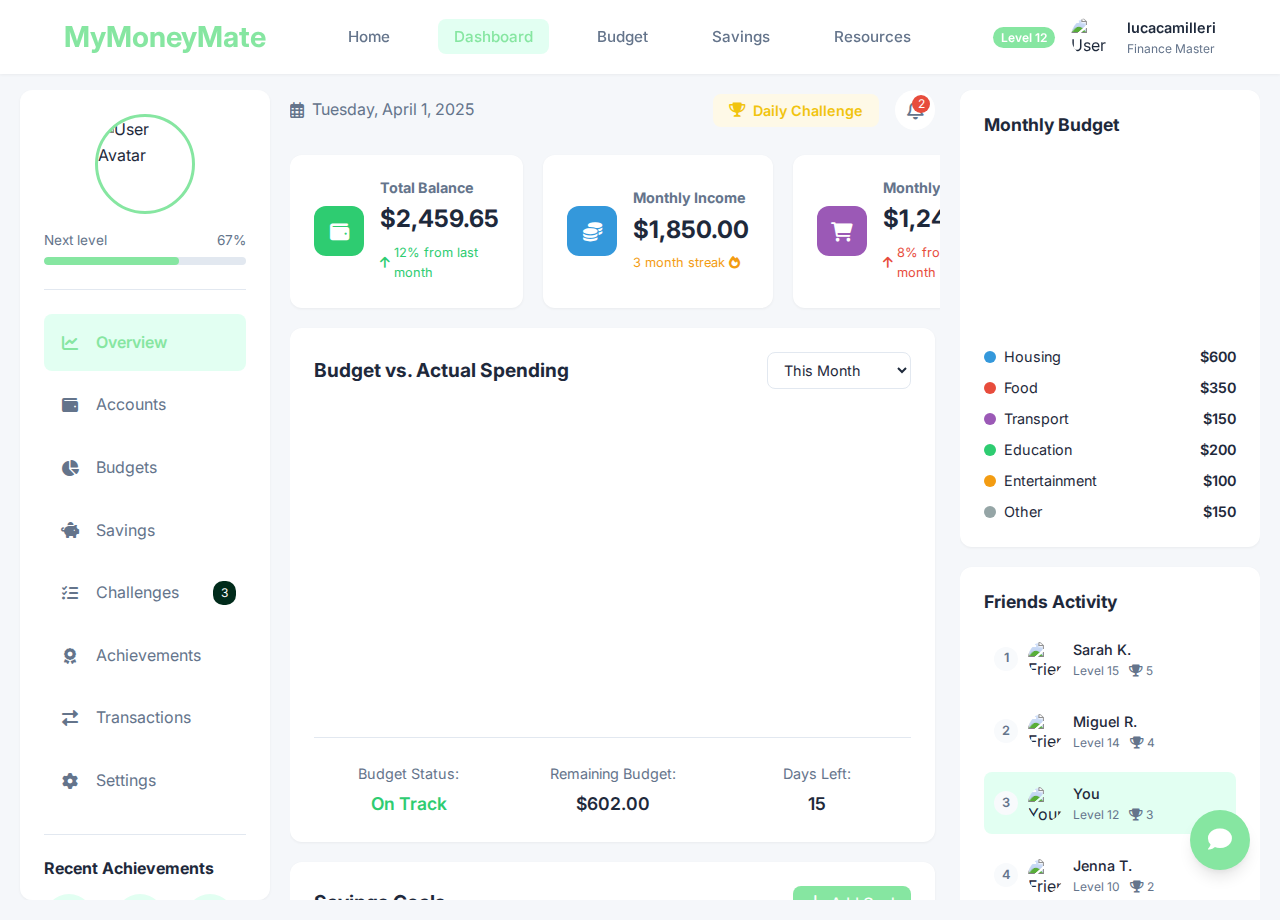
==== dashboard.html @ 09a6dcc0 "revamped the whole site  and added a dashboard thanks to claude v3.7" ====
<!DOCTYPE html>
<html lang="en">
  <head>
    <meta charset="UTF-8" />
    <meta name="viewport" content="width=device-width, initial-scale=1.0" />
    <title>MyMoneyMate Dashboard</title>
    <link rel="stylesheet" href="styles.css" />
    <link rel="stylesheet" href="dashboard.css" />
    <link
      rel="stylesheet"
      href="https://cdnjs.cloudflare.com/ajax/libs/font-awesome/6.0.0-beta3/css/all.min.css"
    />
    <link
      href="https://fonts.googleapis.com/css2?family=Inter:wght@300;400;500;600;700&display=swap"
      rel="stylesheet"
    />
    <script src="https://cdn.jsdelivr.net/npm/chart.js"></script>
  </head>
  <body class="dashboard-body">
    <!-- Navigation -->
    <nav>
      <div class="nav-container">
        <div class="logo">
          <h1>MyMoneyMate</h1>
        </div>
        <div class="menu-toggle" id="mobile-menu">
          <span class="bar"></span>
          <span class="bar"></span>
          <span class="bar"></span>
        </div>
        <ul class="nav-menu">
          <li><a href="index.html">Home</a></li>
          <li><a href="#" class="active">Dashboard</a></li>
          <li><a href="#">Budget</a></li>
          <li><a href="#">Savings</a></li>
          <li><a href="#">Resources</a></li>
        </ul>
        <div class="user-profile">
          <div class="user-level">
            <span class="level-badge">Level 12</span>
          </div>
          <div class="user-avatar">
            <img
              src="https://images.unsplash.com/photo-1535713875002-d1d0cf377fde?ixlib=rb-4.0.3&ixid=M3wxMjA3fDB8MHxwaG90by1wYWdlfHx8fGVufDB8fHx8fA%3D%3D&auto=format&fit=crop&w=100&q=80"
              alt="User Avatar"
            />
          </div>
          <div class="user-info">
            <span class="user-name">Bob Williams</span>
            <span class="user-title">Finance Master</span>
          </div>
        </div>
      </div>
    </nav>

    <!-- Dashboard Container -->
    <div class="dashboard-container">
      <!-- Sidebar -->
      <aside class="dashboard-sidebar">
        <div class="user-progress">
          <div class="user-avatar-large">
            <img
              src="https://images.unsplash.com/photo-1535713875002-d1d0cf377fde?ixlib=rb-4.0.3&ixid=M3wxMjA3fDB8MHxwaG90by1wYWdlfHx8fGVufDB8fHx8fA%3D%3D&auto=format&fit=crop&w=200&q=80"
              alt="User Avatar"
            />
          </div>
          <div class="progress-container">
            <div class="progress-info">
              <span>Next level</span>
              <span>67%</span>
            </div>
            <div class="progress-bar">
              <div class="progress" style="width: 67%"></div>
            </div>
          </div>
        </div>

        <div class="sidebar-menu">
          <a href="#" class="sidebar-item active">
            <i class="fas fa-chart-line"></i>
            <span>Overview</span>
          </a>
          <a href="#" class="sidebar-item">
            <i class="fas fa-wallet"></i>
            <span>Accounts</span>
          </a>
          <a href="#" class="sidebar-item">
            <i class="fas fa-chart-pie"></i>
            <span>Budgets</span>
          </a>
          <a href="#" class="sidebar-item">
            <i class="fas fa-piggy-bank"></i>
            <span>Savings</span>
          </a>
          <a href="#" class="sidebar-item">
            <i class="fas fa-tasks"></i>
            <span>Challenges</span>
            <span class="badge">3</span>
          </a>
          <a href="#" class="sidebar-item">
            <i class="fas fa-award"></i>
            <span>Achievements</span>
          </a>
          <a href="#" class="sidebar-item">
            <i class="fas fa-exchange-alt"></i>
            <span>Transactions</span>
          </a>
          <a href="#" class="sidebar-item">
            <i class="fas fa-cog"></i>
            <span>Settings</span>
          </a>
        </div>

        <div class="achievement-showcase">
          <h3>Recent Achievements</h3>
          <div class="achievements-grid">
            <div
              class="achievement-badge unlocked"
              title="Budget Master: Created your first budget"
            >
              <i class="fas fa-chart-pie"></i>
            </div>
            <div
              class="achievement-badge unlocked"
              title="Saving Star: Reached first savings goal"
            >
              <i class="fas fa-star"></i>
            </div>
            <div
              class="achievement-badge unlocked"
              title="Streak Keeper: 7-day login streak"
            >
              <i class="fas fa-fire"></i>
            </div>
            <div
              class="achievement-badge"
              title="Money Guru: Complete all financial lessons"
            >
              <i class="fas fa-graduation-cap"></i>
            </div>
            <div
              class="achievement-badge"
              title="Thrifty Spender: Stay under budget for 3 months"
            >
              <i class="fas fa-hand-holding-usd"></i>
            </div>
            <div
              class="achievement-badge"
              title="Financial Wizard: Maintain emergency fund"
            >
              <i class="fas fa-magic"></i>
            </div>
          </div>
        </div>
      </aside>

      <!-- Main Dashboard Content -->
      <main class="dashboard-main">
        <!-- Date and User Info Bar -->
        <div class="dashboard-header">
          <div class="date-display">
            <i class="far fa-calendar-alt"></i>
            <span id="currentDate">Tuesday, April 1, 2025</span>
            <script>
              // Display the current date
              document.addEventListener('DOMContentLoaded', function() {
                const dateElement = document.getElementById('currentDate');
                const options = { weekday: 'long', year: 'numeric', month: 'long', day: 'numeric' };
                dateElement.textContent = new Date().toLocaleDateString(undefined, options);
              });
            </script>
          </div>
          <div class="header-actions">
            <button class="challenge-btn">
              <i class="fas fa-trophy"></i>
              Daily Challenge
            </button>
            <div class="notification-bell">
              <i class="far fa-bell"></i>
              <span class="notification-badge">2</span>
            </div>
          </div>
        </div>

        <!-- Financial Summary -->
        <div class="financial-summary">
          <div class="summary-card">
            <div class="card-icon green">
              <i class="fas fa-wallet"></i>
            </div>
            <div class="card-info">
              <h3>Total Balance</h3>
              <p class="amount">$2,459.65</p>
              <span class="trend positive"
                ><i class="fas fa-arrow-up"></i> 12% from last month</span
              >
            </div>
          </div>

          <div class="summary-card">
            <div class="card-icon blue">
              <i class="fas fa-coins"></i>
            </div>
            <div class="card-info">
              <h3>Monthly Income</h3>
              <p class="amount">$1,850.00</p>
              <span class="streak"
                >3 month streak <i class="fas fa-fire"></i
              ></span>
            </div>
          </div>

          <div class="summary-card">
            <div class="card-icon purple">
              <i class="fas fa-shopping-cart"></i>
            </div>
            <div class="card-info">
              <h3>Monthly Spending</h3>
              <p class="amount">$1,248.32</p>
              <span class="trend negative"
                ><i class="fas fa-arrow-up"></i> 8% from last month</span
              >
            </div>
          </div>
        </div>

        <!-- Budget vs Actual Chart -->
        <div class="dashboard-section">
          <div class="section-header">
            <h2>Budget vs. Actual Spending</h2>
            <div class="section-actions">
              <select id="budgetPeriod">
                <option value="this-month">This Month</option>
                <option value="last-month">Last Month</option>
                <option value="3-months">Last 3 Months</option>
              </select>
            </div>
          </div>

          <div class="chart-container budget-chart">
            <canvas id="budgetChart"></canvas>
          </div>

          <div class="budget-status">
            <div class="status-item">
              <span class="status-label">Budget Status:</span>
              <span class="status-value positive">On Track</span>
            </div>
            <div class="status-item">
              <span class="status-label">Remaining Budget:</span>
              <span class="status-value">$602.00</span>
            </div>
            <div class="status-item">
              <span class="status-label">Days Left:</span>
              <span class="status-value">15</span>
            </div>
          </div>
        </div>

        <!-- Savings Goals -->
        <div class="dashboard-section">
          <div class="section-header">
            <h2>Savings Goals</h2>
            <div class="section-actions">
              <button class="add-goal-btn">
                <i class="fas fa-plus"></i> Add Goal
              </button>
            </div>
          </div>

          <div class="savings-goals">
            <div class="goal-card">
              <div class="goal-icon">
                <i class="fas fa-plane"></i>
              </div>
              <div class="goal-info">
                <h3>Summer Trip</h3>
                <div class="goal-progress-bar">
                  <div class="goal-progress" style="width: 75%"></div>
                </div>
                <div class="goal-stats">
                  <span>$1,500 / $2,000</span>
                  <span>75%</span>
                </div>
                <p class="goal-date">Target: June 15, 2025</p>
              </div>
              <div class="goal-actions">
                <button class="add-funds-btn">Add Funds</button>
              </div>
            </div>

            <div class="goal-card">
              <div class="goal-icon">
                <i class="fas fa-laptop"></i>
              </div>
              <div class="goal-info">
                <h3>New Laptop</h3>
                <div class="goal-progress-bar">
                  <div class="goal-progress" style="width: 45%"></div>
                </div>
                <div class="goal-stats">
                  <span>$540 / $1,200</span>
                  <span>45%</span>
                </div>
                <p class="goal-date">Target: August 30, 2025</p>
              </div>
              <div class="goal-actions">
                <button class="add-funds-btn">Add Funds</button>
              </div>
            </div>

            <div class="goal-card">
              <div class="goal-icon">
                <i class="fas fa-university"></i>
              </div>
              <div class="goal-info">
                <h3>Emergency Fund</h3>
                <div class="goal-progress-bar">
                  <div class="goal-progress" style="width: 25%"></div>
                </div>
                <div class="goal-stats">
                  <span>$625 / $2,500</span>
                  <span>25%</span>
                </div>
                <p class="goal-date">Target: December 31, 2025</p>
              </div>
              <div class="goal-actions">
                <button class="add-funds-btn">Add Funds</button>
              </div>
            </div>
          </div>
        </div>

        <!-- Recent Transactions -->
        <div class="dashboard-section">
          <div class="section-header">
            <h2>Recent Transactions</h2>
            <div class="section-actions">
              <button class="transaction-filter-btn">
                <i class="fas fa-filter"></i> Filter
              </button>
              <button class="view-all-btn">View All</button>
            </div>
          </div>

          <div class="transactions-list">
            <div class="transaction-item">
              <div class="transaction-icon food">
                <i class="fas fa-utensils"></i>
              </div>
              <div class="transaction-details">
                <div class="transaction-info">
                  <h4>Campus Café</h4>
                  <span class="transaction-category">Food & Drink</span>
                </div>
                <div class="transaction-amount negative">-$12.50</div>
              </div>
              <div class="transaction-date">Today, 11:23 AM</div>
            </div>

            <div class="transaction-item">
              <div class="transaction-icon transport">
                <i class="fas fa-bus"></i>
              </div>
              <div class="transaction-details">
                <div class="transaction-info">
                  <h4>Monthly Transit Pass</h4>
                  <span class="transaction-category">Transport</span>
                </div>
                <div class="transaction-amount negative">-$65.00</div>
              </div>
              <div class="transaction-date">Yesterday, 09:15 AM</div>
            </div>

            <div class="transaction-item">
              <div class="transaction-icon income">
                <i class="fas fa-briefcase"></i>
              </div>
              <div class="transaction-details">
                <div class="transaction-info">
                  <h4>Campus Library Job</h4>
                  <span class="transaction-category">Income</span>
                </div>
                <div class="transaction-amount positive">+$230.50</div>
              </div>
              <div class="transaction-date">Mar 30, 2025</div>
            </div>

            <div class="transaction-item">
              <div class="transaction-icon entertainment">
                <i class="fas fa-film"></i>
              </div>
              <div class="transaction-details">
                <div class="transaction-info">
                  <h4>Cinema Tickets</h4>
                  <span class="transaction-category">Entertainment</span>
                </div>
                <div class="transaction-amount negative">-$22.75</div>
              </div>
              <div class="transaction-date">Mar 29, 2025</div>
            </div>

            <div class="transaction-item">
              <div class="transaction-icon shopping">
                <i class="fas fa-shopping-bag"></i>
              </div>
              <div class="transaction-details">
                <div class="transaction-info">
                  <h4>Campus Bookstore</h4>
                  <span class="transaction-category">Shopping</span>
                </div>
                <div class="transaction-amount negative">-$54.99</div>
              </div>
              <div class="transaction-date">Mar 28, 2025</div>
            </div>
          </div>
        </div>

        <!-- Daily Challenges -->
        <div class="dashboard-section">
          <div class="section-header">
            <h2>Financial Challenges</h2>
            <div class="section-actions">
              <span class="streak-counter"
                ><i class="fas fa-fire"></i> 7 Day Streak</span
              >
            </div>
          </div>

          <div class="challenges-container">
            <div class="challenge-card active">
              <div class="challenge-header">
                <span class="challenge-badge">Daily</span>
                <span class="challenge-reward">+25 XP</span>
              </div>
              <h3>No-Spend Tuesday</h3>
              <p>Complete the day without any unnecessary purchases</p>
              <div class="challenge-progress">
                <div class="progress-bar">
                  <div class="progress" style="width: 75%"></div>
                </div>
                <span>18 hours left</span>
              </div>
            </div>

            <div class="challenge-card">
              <div class="challenge-header">
                <span class="challenge-badge">Weekly</span>
                <span class="challenge-reward">+100 XP</span>
              </div>
              <h3>Budget Master</h3>
              <p>Stay under budget in all categories for a week</p>
              <div class="challenge-progress">
                <div class="progress-bar">
                  <div class="progress" style="width: 40%"></div>
                </div>
                <span>4 days left</span>
              </div>
            </div>

            <div class="challenge-card">
              <div class="challenge-header">
                <span class="challenge-badge">Monthly</span>
                <span class="challenge-reward">+500 XP</span>
              </div>
              <h3>Super Saver</h3>
              <p>Save at least 20% of your monthly income</p>
              <div class="challenge-progress">
                <div class="progress-bar">
                  <div class="progress" style="width: 15%"></div>
                </div>
                <span>15% of 20% goal</span>
              </div>
            </div>
          </div>
        </div>
      </main>

      <!-- Right Sidebar -->
      <aside class="dashboard-right-sidebar">
        <!-- Monthly Budget Overview -->
        <div class="sidebar-section">
          <h3>Monthly Budget</h3>
          <div class="budget-overview">
            <div class="budget-chart-container">
              <canvas id="budgetDoughnutChart"></canvas>
            </div>
            <div class="budget-legend">
              <div class="legend-item">
                <span class="color-dot housing"></span>
                <span class="legend-label">Housing</span>
                <span class="legend-value">$600</span>
              </div>
              <div class="legend-item">
                <span class="color-dot food"></span>
                <span class="legend-label">Food</span>
                <span class="legend-value">$350</span>
              </div>
              <div class="legend-item">
                <span class="color-dot transport"></span>
                <span class="legend-label">Transport</span>
                <span class="legend-value">$150</span>
              </div>
              <div class="legend-item">
                <span class="color-dot education"></span>
                <span class="legend-label">Education</span>
                <span class="legend-value">$200</span>
              </div>
              <div class="legend-item">
                <span class="color-dot entertainment"></span>
                <span class="legend-label">Entertainment</span>
                <span class="legend-value">$100</span>
              </div>
              <div class="legend-item">
                <span class="color-dot other"></span>
                <span class="legend-label">Other</span>
                <span class="legend-value">$150</span>
              </div>
            </div>
          </div>
        </div>

        <!-- Friends Activity -->
        <div class="sidebar-section">
          <h3>Friends Activity</h3>
          <div class="friends-leaderboard">
            <div class="friend-item">
              <div class="friend-rank">1</div>
              <div class="friend-avatar">
                <img
                  src="https://images.unsplash.com/photo-1517841905240-472988babdf9?ixlib=rb-4.0.3&ixid=M3wxMjA3fDB8MHxwaG90by1wYWdlfHx8fGVufDB8fHx8fA%3D%3D&auto=format&fit=crop&w=50&q=80"
                  alt="Friend avatar"
                />
              </div>
              <div class="friend-info">
                <span class="friend-name">Sarah K.</span>
                <div class="friend-stats">
                  <span class="friend-level">Level 15</span>
                  <span class="friend-achievement"
                    ><i class="fas fa-trophy"></i> 5</span
                  >
                </div>
              </div>
            </div>
            <div class="friend-item">
              <div class="friend-rank">2</div>
              <div class="friend-avatar">
                <img
                  src="https://images.unsplash.com/photo-1539571696357-5a69c17a67c6?ixlib=rb-4.0.3&ixid=M3wxMjA3fDB8MHxwaG90by1wYWdlfHx8fGVufDB8fHx8fA%3D%3D&auto=format&fit=crop&w=50&q=80"
                  alt="Friend avatar"
                />
              </div>
              <div class="friend-info">
                <span class="friend-name">Miguel R.</span>
                <div class="friend-stats">
                  <span class="friend-level">Level 14</span>
                  <span class="friend-achievement"
                    ><i class="fas fa-trophy"></i> 4</span
                  >
                </div>
              </div>
            </div>
            <div class="friend-item current-user">
              <div class="friend-rank">3</div>
              <div class="friend-avatar">
                <img
                  src="https://images.unsplash.com/photo-1535713875002-d1d0cf377fde?ixlib=rb-4.0.3&ixid=M3wxMjA3fDB8MHxwaG90by1wYWdlfHx8fGVufDB8fHx8fA%3D%3D&auto=format&fit=crop&w=50&q=80"
                  alt="Your avatar"
                />
              </div>
              <div class="friend-info">
                <span class="friend-name">You</span>
                <div class="friend-stats">
                  <span class="friend-level">Level 12</span>
                  <span class="friend-achievement"
                    ><i class="fas fa-trophy"></i> 3</span
                  >
                </div>
              </div>
            </div>
            <div class="friend-item">
              <div class="friend-rank">4</div>
              <div class="friend-avatar">
                <img
                  src="https://images.unsplash.com/photo-1534528741775-53994a69daeb?ixlib=rb-4.0.3&ixid=M3wxMjA3fDB8MHxwaG90by1wYWdlfHx8fGVufDB8fHx8fA%3D%3D&auto=format&fit=crop&w=50&q=80"
                  alt="Friend avatar"
                />
              </div>
              <div class="friend-info">
                <span class="friend-name">Jenna T.</span>
                <div class="friend-stats">
                  <span class="friend-level">Level 10</span>
                  <span class="friend-achievement"
                    ><i class="fas fa-trophy"></i> 2</span
                  >
                </div>
              </div>
            </div>
          </div>
          <button class="add-friend-btn">
            <i class="fas fa-user-plus"></i> Add Friends
          </button>
        </div>

        <!-- Financial Tips -->
        <div class="sidebar-section">
          <h3>Financial Tip of the Day</h3>
          <div class="finance-tip">
            <div class="tip-icon">
              <i class="fas fa-lightbulb"></i>
            </div>
            <p class="tip-text">
              Try the 50/30/20 rule: 50% for necessities, 30% for wants, and 20%
              for savings and debt repayment.
            </p>
            <button class="next-tip-btn">Next Tip</button>
          </div>
        </div>

        <!-- Upcoming Bills -->
        <div class="sidebar-section">
          <h3>Upcoming Bills</h3>
          <div class="upcoming-bills">
            <div class="bill-item">
              <div class="bill-icon">
                <i class="fas fa-home"></i>
              </div>
              <div class="bill-details">
                <span class="bill-name">Rent</span>
                <span class="bill-amount">$600</span>
              </div>
              <span class="bill-date">Due in 5 days</span>
            </div>
            <div class="bill-item">
              <div class="bill-icon">
                <i class="fas fa-wifi"></i>
              </div>
              <div class="bill-details">
                <span class="bill-name">Internet</span>
                <span class="bill-amount">$45</span>
              </div>
              <span class="bill-date">Due in 12 days</span>
            </div>
            <div class="bill-item">
              <div class="bill-icon">
                <i class="fas fa-mobile-alt"></i>
              </div>
              <div class="bill-details">
                <span class="bill-name">Phone</span>
                <span class="bill-amount">$35</span>
              </div>
              <span class="bill-date">Due in 18 days</span>
            </div>
          </div>
        </div>
      </aside>
    </div>

    <!-- Chatbot Floating Action Button -->
    <div class="chat-button" id="chatButton">
      <div class="chat-icon">
        <i class="fas fa-comment"></i>
      </div>
    </div>
    <div class="chat-popup" id="chatPopup">
      <div class="chat-header">
        <h3>FinBot</h3>
        <button id="closeChat"><i class="fas fa-times"></i></button>
      </div>
      <div class="chat-messages" id="chatMessages">
        <div class="bot-message">
          <p>
            Hi there! 👋 I'm FinBot, your personal finance assistant. I see
            you're checking your dashboard. Do you need help with your budget or
            savings goals?
          </p>
        </div>
      </div>
      <div class="chat-input">
        <input
          type="text"
          id="userMessage"
          placeholder="Type your question..."
        />
        <button id="sendMessage"><i class="fas fa-paper-plane"></i></button>
      </div>
    </div>

    <!-- Mobile Dashboard Header - Add this as the first child of .dashboard-main -->
    <div class="mobile-dashboard-header">
      <div class="header-user-info">
        <div class="mobile-avatar">
          <img
            src="https://images.unsplash.com/photo-1535713875002-d1d0cf377fde?ixlib=rb-4.0.3&ixid=M3wxMjA3fDB8MHxwaG90by1wYWdlfHx8fGVufDB8fHx8fA%3D%3D&auto=format&fit=crop&w=100&q=80"
            alt="User Avatar"
          />
        </div>
        <div class="mobile-user-details">
          <div class="mobile-user-name">Bob</div>
          <div class="mobile-user-level">
            <span class="mobile-level-badge">Level 12</span>
            <span>Finance Master</span>
          </div>
        </div>
      </div>
      <div class="notification-bell">
        <i class="far fa-bell"></i>
        <span class="notification-badge">2</span>
      </div>
    </div>

    <script src="dashboard.js"></script>
    <script src="script.js"></script>
  </body>
</html>
---- styles.css ----
/* === Base Styles === */
:root {
    --primary-color: #86e6a1;
    --primary-light: #e2fff2;
    --secondary-color: #012b1b;
    --tertiary-color: #6fbc85;
    --text-dark: #1E293B;
    --text-medium: #64748B;
    --text-light: #94A3B8;
    --background: #FFFFFF;
    --background-alt: #F8FAFC;
    --border-color: #E2E8F0;
    --shadow-sm: 0 1px 3px rgba(0,0,0,0.05);
    --shadow-md: 0 4px 6px -1px rgba(0,0,0,0.1), 0 2px 4px -1px rgba(0,0,0,0.06);
    --shadow-lg: 0 10px 15px -3px rgba(0,0,0,0.1), 0 4px 6px -2px rgba(0,0,0,0.05);
    --border-radius-sm: 4px;
    --border-radius-md: 8px;
    --border-radius-lg: 12px;
    --spacing-xs: 0.5rem;
    --spacing-sm: 1rem;
    --spacing-md: 1.5rem;
    --spacing-lg: 2rem;
    --spacing-xl: 3rem;
    --max-width: 1200px;
}

* {
    margin: 0;
    padding: 0;
    box-sizing: border-box;
}

body {
    font-family: 'Inter', sans-serif;
    color: var(--text-dark);
    line-height: 1.6;
    background-color: var(--background);
}

h1, h2, h3, h4, h5, h6 {
    font-weight: 700;
    line-height: 1.2;
}

a {
    text-decoration: none;
    color: var(--primary-color);
}

ul {
    list-style: none;
}

button {
    cursor: pointer;
    font-family: 'Inter', sans-serif;
    border: none;
    outline: none;
    font-weight: 600;
    transition: all 0.3s ease;
}

.container {
    max-width: var(--max-width);
    margin: 0 auto;
    padding: 0 var(--spacing-md);
}

/* === Navigation === */
nav {
    background-color: var(--background);
    box-shadow: var(--shadow-sm);
    position: fixed;
    width: 100%;
    top: 0;
    z-index: 1000;
}

.nav-container {
    max-width: var(--max-width);
    margin: 0 auto;
    display: flex;
    justify-content: space-between;
    align-items: center;
    padding: var(--spacing-sm) var(--spacing-md);
}

.logo h1 {
    color: var(--primary-color);
    font-size: 1.8rem;
    font-weight: 700;
}

.nav-menu {
    display: flex;
    align-items: center;
}

.nav-menu li {
    margin: 0 var(--spacing-sm);
}

.nav-menu li a {
    color: var(--text-medium);
    font-weight: 500;
    font-size: 0.95rem;
    padding: var(--spacing-xs) var(--spacing-sm);
    border-radius: var(--border-radius-md);
    transition: all 0.3s ease;
}

.nav-menu li a:hover, .nav-menu li a.active {
    color: var(--primary-color);
    background-color: var(--primary-light);
}

.auth-buttons {
    display: flex;
    align-items: center;
}

.login-btn {
    background: none;
    color: var(--text-medium);
    margin-right: var(--spacing-sm);
    font-size: 0.95rem;
    padding: var(--spacing-xs) var(--spacing-sm);
    border-radius: var(--border-radius-md);
    transition: all 0.3s ease;
}

.login-btn:hover {
    background-color: var(--background-alt);
}

.signup-btn {
    background-color: var(--primary-color);
    color: white;
    padding: var(--spacing-xs) var(--spacing-md);
    border-radius: var(--border-radius-md);
    font-size: 0.95rem;
}

.signup-btn:hover {
    background-color: var(--tertiary-color);
    transform: translateY(-1px);
}

.menu-toggle {
    display: none;
    flex-direction: column;
    cursor: pointer;
}

.bar {
    width: 25px;
    height: 3px;
    background-color: var(--text-dark);
    margin: 3px 0;
    transition: 0.4s;
    border-radius: 2px;
}

/* === Hero Section === */
.hero {
    display: flex;
    align-items: center;
    justify-content: space-between;
    max-width: var(--max-width);
    margin: 6rem auto var(--spacing-xl) auto;
    padding: 0 var(--spacing-md);
}

.hero-content {
    max-width: 500px;
}

.hero-content h1 {
    font-size: 2.8rem;
    margin-bottom: var(--spacing-md);
}

.hero-content h1 span {
    color: var(--primary-color);
}

.hero-content p {
    font-size: 1.1rem;
    color: var(--text-medium);
    margin-bottom: var(--spacing-lg);
}

.hero-buttons {
    display: flex;
    gap: var(--spacing-sm);
}

.primary-btn {
    background-color: var(--primary-color);
    color: white;
    padding: var(--spacing-sm) var(--spacing-lg);
    border-radius: var(--border-radius-md);
    font-size: 1rem;
}

.primary-btn:hover {
    background-color: var(--tertiary-color);
    transform: translateY(-2px);
    box-shadow: var(--shadow-md);
}

.secondary-btn {
    background-color: var(--primary-light);
    color: var(--tertiary-color);
    padding: var(--spacing-sm) var(--spacing-lg);
    border-radius: var(--border-radius-md);
    font-size: 1rem;
}

.secondary-btn:hover {
    background-color: var(--secondary-color);
    color: var(--primary-light);
    transform: translateY(-2px);
    box-shadow: var(--shadow-md);
}

.hero-image {
    width: 45%;
    max-width: 500px;
}

.hero-image img {
    width: 100%;
    height: auto;
    border-radius: var(--border-radius-lg);
}

/* === Features Section === */
.features {
    background-color: var(--background-alt);
    padding: var(--spacing-xl) var(--spacing-md);
    text-align: center;
}

.features h2 {
    font-size: 2.2rem;
    margin-bottom: var(--spacing-xl);
}

.feature-cards {
    max-width: var(--max-width);
    margin: 0 auto;
    display: grid;
    grid-template-columns: repeat(auto-fit, minmax(250px, 1fr));
    gap: var(--spacing-md);
}

.feature-card {
    background: var(--background);
    padding: var(--spacing-lg);
    border-radius: var(--border-radius-lg);
    box-shadow: var(--shadow-sm);
    transition: all 0.3s ease;
}

.feature-card:hover {
    transform: translateY(-5px);
    box-shadow: var(--shadow-md);
}

.feature-icon {
    display: inline-flex;
    justify-content: center;
    align-items: center;
    width: 60px;
    height: 60px;
    background-color: var(--primary-light);
    color: var(--primary-color);
    border-radius: 50%;
    margin-bottom: var(--spacing-md);
}

.feature-icon i {
    font-size: 1.5rem;
}

.feature-card h3 {
    font-size: 1.2rem;
    margin-bottom: var(--spacing-sm);
}

.feature-card p {
    color: var(--text-medium);
    font-size: 0.95rem;
}

/* === How It Works Section === */
.how-it-works {
    padding: var(--spacing-xl) var(--spacing-md);
    text-align: center;
    max-width: var(--max-width);
    margin: 0 auto;
}

.how-it-works h2 {
    font-size: 2.2rem;
    margin-bottom: var(--spacing-xl);
}

.steps {
    display: grid;
    grid-template-columns: repeat(auto-fit, minmax(200px, 1fr));
    gap: var(--spacing-lg);
}

.step {
    position: relative;
    padding: var(--spacing-md);
    border-top: 3px solid var(--primary-color);
    background: var(--background);
    border-radius: var(--border-radius-md);
    box-shadow: var(--shadow-sm);
}

.step-number {
    position: absolute;
    top: -25px;
    left: 50%;
    transform: translateX(-50%);
    width: 50px;
    height: 50px;
    display: flex;
    justify-content: center;
    align-items: center;
    background-color: var(--primary-color);
    color: white;
    font-weight: 700;
    font-size: 1.2rem;
    border-radius: 50%;
}

.step h3 {
    margin: var(--spacing-lg) 0 var(--spacing-sm);
    font-size: 1.1rem;
}

.step p {
    color: var(--text-medium);
    font-size: 0.95rem;
}

/* === Testimonials === */
.testimonials {
    background-color: var(--background-alt);
    padding: var(--spacing-xl) var(--spacing-md);
    text-align: center;
}

.testimonials h2 {
    font-size: 2.2rem;
    margin-bottom: var(--spacing-xl);
}

.testimonial-container {
    max-width: var(--max-width);
    margin: 0 auto;
    display: grid;
    grid-template-columns: repeat(auto-fit, minmax(300px, 1fr));
    gap: var(--spacing-md);
}

.testimonial {
    background: var(--background);
    padding: var(--spacing-lg);
    border-radius: var(--border-radius-lg);
    box-shadow: var(--shadow-sm);
    text-align: left;
}

.quote {
    font-size: 1rem;
    color: var(--text-dark);
    margin-bottom: var(--spacing-md);
    position: relative;
}

.quote::before {
    content: "";
    font-size: 3rem;
    color: var(--primary-light);
    position: absolute;
    left: -10px;
    top: -15px;
    opacity: 0.8;
    z-index: -1;
}

.student {
    display: flex;
    align-items: center;
}

.avatar {
    width: 50px;
    height: 50px;
    border-radius: 50%;
    background-color: var(--primary-light);
    margin-right: var(--spacing-sm);
}

.student-info h4 {
    font-size: 1rem;
    margin-bottom: 4px;
}

.student-info p {
    font-size: 0.85rem;
    color: var(--text-medium);
}

/* === CTA Section === */
.cta {
    padding: var(--spacing-xl) var(--spacing-md);
    background: linear-gradient(135deg, var(--primary-color), var(--tertiary-color));
    color: white;
    text-align: center;
}

.cta-content {
    max-width: 700px;
    margin: 0 auto;
}

.cta h2 {
    font-size: 2.2rem;
    margin-bottom: var(--spacing-sm);
}

.cta p {
    margin-bottom: var(--spacing-md);
    font-size: 1.1rem;
    opacity: 0.9;
}

.cta-btn {
    background-color: white;
    color: var(--primary-color);
    padding: var(--spacing-sm) var(--spacing-lg);
    border-radius: var(--border-radius-md);
    font-size: 1.1rem;
    font-weight: 600;
    box-shadow: var(--shadow-lg);
}

.cta-btn:hover {
    transform: scale(1.05);
    box-shadow: var(--shadow-lg);
}

/* === Footer === */
footer {
    background-color: var(--background);
    padding: var(--spacing-xl) var(--spacing-md) var(--spacing-md);
    border-top: 1px solid var(--border-color);
}

.footer-container {
    max-width: var(--max-width);
    margin: 0 auto;
    display: flex;
    flex-wrap: wrap;
    justify-content: space-between;
    gap: var(--spacing-lg);
}

.footer-logo h2 {
    font-size: 1.6rem;
    color: var(--primary-color);
    margin-bottom: var(--spacing-xs);
}

.footer-logo p {
    color: var(--text-medium);
    font-size: 0.9rem;
}

.footer-links {
    display: flex;
    flex-wrap: wrap;
    gap: var(--spacing-xl);
}

.footer-column h3 {
    font-size: 1rem;
    margin-bottom: var(--spacing-sm);
    color: var(--text-dark);
}

.footer-column ul li {
    margin-bottom: var(--spacing-xs);
}

.footer-column ul li a {
    color: var(--text-medium);
    font-size: 0.9rem;
    transition: all 0.3s ease;
}

.footer-column ul li a:hover {
    color: var(--primary-color);
}

.footer-bottom {
    max-width: var(--max-width);
    margin: var(--spacing-lg) auto 0;
    padding-top: var(--spacing-md);
    border-top: 1px solid var(--border-color);
    display: flex;
    justify-content: space-between;
    align-items: center;
}

.footer-bottom p {
    color: var(--text-light);
    font-size: 0.85rem;
}

.social-links {
    display: flex;
    gap: var(--spacing-sm);
}

.social-links a {
    color: var(--text-medium);
    font-size: 1.1rem;
    transition: all 0.3s ease;
}

.social-links a:hover {
    color: var(--primary-color);
    transform: translateY(-2px);
}

/* === Chatbot Floating Action Button === */
.chat-button {
    position: fixed;
    bottom: 30px;
    right: 30px;
    width: 60px;
    height: 60px;
    background-color: var(--primary-color);
    border-radius: 50%;
    display: flex;
    align-items: center;
    justify-content: center;
    cursor: pointer;
    box-shadow: var(--shadow-lg);
    z-index: 999;
    transition: all 0.3s ease;
}

.chat-button:hover {
    transform: scale(1.1);
}

.chat-icon {
    color: white;
    font-size: 1.5rem;
}

.chat-popup {
    position: fixed;
    bottom: 100px;
    right: 30px;
    width: 350px;
    height: 450px;
    background-color: white;
    border-radius: var(--border-radius-lg);
    box-shadow: var(--shadow-lg);
    z-index: 1000;
    display: none;
    flex-direction: column;
    overflow: hidden;
}

.chat-header {
    background-color: var(--primary-color);
    color: white;
    padding: var(--spacing-sm) var(--spacing-md);
    display: flex;
    justify-content: space-between;
    align-items: center;
}

.chat-header h3 {
    font-size: 1.1rem;
}

#closeChat {
    background: none;
    color: white;
    font-size: 1rem;
}

.chat-messages {
    flex: 1;
    padding: var(--spacing-md);
    overflow-y: auto;
}

.bot-message {
    background-color: var(--primary-light);
    color: var(--text-dark);
    padding: var(--spacing-sm);
    border-radius: var(--border-radius-md);
    max-width: 80%;
    margin-bottom: var(--spacing-sm);
}

.user-message {
    background-color: var(--secondary-color);
    color: white;
    padding: var(--spacing-sm);
    border-radius: var(--border-radius-md);
    max-width: 80%;
    margin-left: auto;
    margin-bottom: var(--spacing-sm);
}

.chat-input {
    display: flex;
    padding: var(--spacing-sm);
    border-top: 1px solid var(--border-color);
}

.chat-input input {
    flex: 1;
    padding: var(--spacing-sm);
    border: 1px solid var(--border-color);
    border-radius: var(--border-radius-md);
    margin-right: var(--spacing-xs);
    font-family: 'Inter', sans-serif;
}

.chat-input button {
    background-color: var(--primary-color);
    color: white;
    width: 40px;
    height: 40px;
    border-radius: var(--border-radius-md);
}

/* === Responsive Design === */
@media (max-width: 1000px) {
    .hero {
        flex-direction: column;
        text-align: center;
        margin-top: 5rem;
    }

    .hero-content {
        margin-bottom: var(--spacing-lg);
        max-width: 100%;
    }

    .hero-buttons {
        justify-content: center;
    }

    .hero-image {
        width: 80%;
        max-width: 500px;
    }
}

@media (max-width: 768px) {
    .menu-toggle {
        display: flex;
    }

    .nav-menu {
        position: absolute;
        top: 70px;
        left: 0;
        background: var(--background);
        width: 100%;
        flex-direction: column;
        padding: var(--spacing-md) 0;
        box-shadow: var(--shadow-md);
        display: none;
        z-index: 100;
    }

    .nav-menu.active {
        display: flex;
    }

    .nav-menu li {
        margin: var(--spacing-xs) 0;
        width: 100%;
        text-align: center;
    }

    .auth-buttons {
        display: none;
    }

    .hero-content h1 {
        font-size: 2.2rem;
    }

    .footer-container {
        flex-direction: column;
        gap: var(--spacing-md);
    }

    .footer-links {
        flex-direction: column;
        gap: var(--spacing-md);
    }

    .footer-bottom {
        flex-direction: column;
        gap: var(--spacing-md);
    }

    .chat-popup {
        width: 300px;
        right: 10px;
        bottom: 80px;
    }
}

@media (max-width: 480px) {
    .hero-content h1 {
        font-size: 1.8rem;
    }

    .hero-buttons {
        flex-direction: column;
        gap: var(--spacing-sm);
    }

    .primary-btn, .secondary-btn {
        width: 100%;
    }

    .feature-cards {
        grid-template-columns: 1fr;
    }

    .steps {
        grid-template-columns: 1fr;
    }

    .testimonial-container {
        grid-template-columns: 1fr;
    }

    .chat-popup {
        width: calc(100% - 20px);
        right: 10px;
    }
}
---- dashboard.css ----
/* Dashboard Styles */
:root {
    /* Additional Colors for Dashboard */
    --green: #2ECC71;
    --green-light: #E8F8F2;
    --blue: #3498DB;
    --blue-light: #EAF2FB;
    --purple: #9B59B6;
    --purple-light: #F4ECF7;
    --orange: #F39C12;
    --orange-light: #FEF5E7;
    --red: #E74C3C;
    --red-light: #FDEDEC;
    --yellow: #F1C40F;
    --yellow-light: #FEF9E7;
    
    /* Category Colors */
    --color-housing: #3498DB;
    --color-food: #E74C3C;
    --color-transport: #9B59B6;
    --color-education: #2ECC71;
    --color-entertainment: #F39C12;
    --color-other: #95A5A6;
}

.dashboard-body {
    background-color: #F5F7FA;
    padding-top: 70px;
}

/* User Profile in Nav */
.user-profile {
    display: flex;
    align-items: center;
    gap: var(--spacing-sm);
}

.user-level {
    position: relative;
}

.level-badge {
    background-color: var(--primary-color);
    color: white;
    padding: 3px 8px;
    border-radius: 12px;
    font-size: 0.75rem;
    font-weight: 600;
}

.user-avatar {
    width: 40px;
    height: 40px;
    border-radius: 50%;
    overflow: hidden;
}

.user-avatar img {
    width: 100%;
    height: 100%;
    object-fit: cover;
}

.user-info {
    display: flex;
    flex-direction: column;
}

.user-name {
    font-weight: 600;
    font-size: 0.9rem;
    color: var(--text-dark);
}

.user-title {
    font-size: 0.75rem;
    color: var(--text-medium);
}

/* Dashboard Layout */
.dashboard-container {
    display: grid;
    grid-template-columns: 250px 1fr 300px;
    gap: 20px;
    max-width: 1500px;
    margin: 20px auto;
    padding: 0 20px;
    height: calc(100vh - 90px);
    overflow: hidden;
}

/* Sidebar */
.dashboard-sidebar {
    background: white;
    border-radius: var(--border-radius-lg);
    box-shadow: var(--shadow-sm);
    padding: var(--spacing-md);
    display: flex;
    flex-direction: column;
    gap: var(--spacing-md);
    height: 100%;
    overflow-y: auto;
}

.user-progress {
    display: flex;
    flex-direction: column;
    align-items: center;
    padding-bottom: var(--spacing-md);
    border-bottom: 1px solid var(--border-color);
}

.user-avatar-large {
    width: 100px;
    height: 100px;
    border-radius: 50%;
    overflow: hidden;
    position: relative;
    margin-bottom: var(--spacing-sm);
    border: 3px solid var(--primary-color);
}

.user-avatar-large img {
    width: 100%;
    height: 100%;
    object-fit: cover;
}

.level-badge-large {
    position: absolute;
    bottom: 0;
    right: 0;
    background-color: var(--primary-color);
    color: white;
    padding: 4px 10px;
    border-radius: 12px;
    font-size: 0.85rem;
    font-weight: 600;
}

.progress-container {
    width: 100%;
}

.progress-info {
    display: flex;
    justify-content: space-between;
    margin-bottom: 5px;
    font-size: 0.85rem;
    color: var(--text-medium);
}

.progress-bar {
    height: 8px;
    background-color: var(--border-color);
    border-radius: 4px;
    overflow: hidden;
}

.progress {
    height: 100%;
    background-color: var(--primary-color);
    border-radius: 4px;
}

.sidebar-menu {
    display: flex;
    flex-direction: column;
    gap: 5px;
}

.sidebar-item {
    display: flex;
    align-items: center;
    padding: var(--spacing-sm);
    border-radius: var(--border-radius-md);
    color: var(--text-medium);
    transition: all 0.3s ease;
    position: relative;
}

.sidebar-item i {
    margin-right: var(--spacing-sm);
    width: 20px;
    text-align: center;
}

.sidebar-item.active {
    background-color: var(--primary-light);
    color: var(--primary-color);
    font-weight: 600;
}

.sidebar-item:hover:not(.active) {
    background-color: var(--background-alt);
}

.sidebar-item .badge {
    position: absolute;
    right: 10px;
    background-color: var(--secondary-color);
    color: white;
    font-size: 0.75rem;
    padding: 2px 8px;
    border-radius: 10px;
}

.achievement-showcase {
    margin-top: auto;
    padding-top: var(--spacing-md);
    border-top: 1px solid var(--border-color);
}

.achievement-showcase h3 {
    font-size: 1rem;
    margin-bottom: var(--spacing-sm);
    color: var(--text-dark);
}

.achievements-grid {
    display: grid;
    grid-template-columns: repeat(3, 1fr);
    gap: 10px;
}

.achievement-badge {
    width: 50px;
    height: 50px;
    border-radius: 50%;
    display: flex;
    align-items: center;
    justify-content: center;
    background-color: var(--border-color);
    color: var(--text-light);
    font-size: 1.2rem;
    cursor: pointer;
    transition: all 0.3s ease;
}

.achievement-badge.unlocked {
    background-color: var(--primary-light);
    color: var(--primary-color);
}

.achievement-badge:hover {
    transform: scale(1.1);
}

/* Main Dashboard Content */
.dashboard-main {
    display: flex;
    flex-direction: column;
    gap: 20px;
    height: 100%;
    overflow-y: auto;
    padding-right: 5px;
}

.dashboard-main::-webkit-scrollbar {
    width: 5px;
}

.dashboard-main::-webkit-scrollbar-thumb {
    background-color: rgba(0,0,0,0.1);
    border-radius: 10px;
}

.dashboard-header {
    display: flex;
    justify-content: space-between;
    align-items: center;
    margin-bottom: 5px;
}

.date-display {
    font-size: 1rem;
    color: var(--text-medium);
    display: flex;
    align-items: center;
    gap: 8px;
}

.header-actions {
    display: flex;
    align-items: center;
    gap: var(--spacing-sm);
}

.challenge-btn {
    display: flex;
    align-items: center;
    gap: 8px;
    background-color: var(--yellow-light);
    color: var(--yellow);
    padding: 8px 16px;
    border-radius: var(--border-radius-md);
    font-size: 0.9rem;
    font-weight: 600;
}

.challenge-btn:hover {
    background-color: var(--yellow);
    color: white;
}

.notification-bell {
    position: relative;
    width: 40px;
    height: 40px;
    display: flex;
    align-items: center;
    justify-content: center;
    background-color: white;
    border-radius: 50%;
    cursor: pointer;
}

.notification-bell i {
    font-size: 1.2rem;
    color: var(--text-medium);
}

.notification-badge {
    position: absolute;
    top: 5px;
    right: 5px;
    background-color: var(--red);
    color: white;
    width: 18px;
    height: 18px;
    font-size: 0.75rem;
    border-radius: 50%;
    display: flex;
    align-items: center;
    justify-content: center;
}

/* Financial Summary */
.financial-summary {
    display: grid;
    grid-template-columns: repeat(4, 1fr);
    gap: 20px;
}

.summary-card {
    background-color: white;
    border-radius: var(--border-radius-lg);
    box-shadow: var(--shadow-sm);
    padding: var(--spacing-md);
    display: flex;
    align-items: center;
    gap: var(--spacing-sm);
}

.card-icon {
    width: 50px;
    height: 50px;
    border-radius: 12px;
    display: flex;
    align-items: center;
    justify-content: center;
    color: white;
    font-size: 1.2rem;
    flex-shrink: 0;
}

.card-icon.green {
    background-color: var(--green);
}

.card-icon.blue {
    background-color: var(--blue);
}

.card-icon.purple {
    background-color: var(--purple);
}

.card-icon.orange {
    background-color: var(--orange);
}

.card-info {
    flex: 1;
}

.card-info h3 {
    font-size: 0.9rem;
    color: var(--text-medium);
    margin-bottom: 4px;
    white-space: nowrap;
}

.amount {
    font-size: 1.5rem;
    font-weight: 700;
    margin-bottom: 4px;
}

.trend {
    font-size: 0.8rem;
    display: flex;
    align-items: center;
    gap: 4px;
}

.trend.positive {
    color: var(--green);
}

.trend.negative {
    color: var(--red);
}

.streak, .goal-progress {
    font-size: 0.8rem;
    color: var(--orange);
    display: flex;
    align-items: center;
    gap: 4px;
}

/* Dashboard Sections */
.dashboard-section {
    background-color: white;
    border-radius: var(--border-radius-lg);
    box-shadow: var(--shadow-sm);
    padding: var(--spacing-md);
}

.section-header {
    display: flex;
    justify-content: space-between;
    align-items: center;
    margin-bottom: var(--spacing-md);
    flex-wrap: wrap;
    gap: 10px;
}

.section-header h2 {
    font-size: 1.2rem;
    color: var(--text-dark);
}

.section-actions {
    display: flex;
    align-items: center;
    gap: 10px;
    flex-wrap: wrap;
}

#budgetPeriod {
    padding: 8px 12px;
    border: 1px solid var(--border-color);
    border-radius: var(--border-radius-md);
    font-family: 'Inter', sans-serif;
    font-size: 0.9rem;
    color: var(--text-dark);
    background-color: white;
}

.add-goal-btn, .transaction-filter-btn, .view-all-btn {
    padding: 8px 16px;
    border-radius: var(--border-radius-md);
    font-size: 0.9rem;
    display: flex;
    align-items: center;
    gap: 8px;
    font-weight: 500;
}

.add-goal-btn {
    background-color: var(--primary-color);
    color: white;
}

.transaction-filter-btn {
    background-color: var(--background-alt);
    color: var(--text-medium);
}

.view-all-btn {
    background: none;
    color: var(--primary-color);
}

/* Budget Chart */
.chart-container {
    height: 300px;
    margin-bottom: var(--spacing-md);
    width: 100%;
}

.budget-status {
    display: flex;
    justify-content: space-between;
    border-top: 1px solid var(--border-color);
    padding-top: var(--spacing-md);
    flex-wrap: wrap;
    gap: 15px;
}

.status-item {
    text-align: center;
    flex: 1;
    min-width: 120px;
}

.status-label {
    display: block;
    font-size: 0.9rem;
    color: var(--text-medium);
    margin-bottom: 5px;
}

.status-value {
    font-weight: 600;
    color: var(--text-dark);
    font-size: 1.1rem;
}

.status-value.positive {
    color: var(--green);
}

.status-value.warning {
    color: var(--orange);
}

.status-value.negative {
    color: var(--red);
}

/* Savings Goals */
.savings-goals {
    display: grid;
    grid-template-columns: repeat(3, 1fr);
    gap: 20px;
}

.goal-card {
    border: 1px solid var(--border-color);
    border-radius: var(--border-radius-lg);
    padding: var(--spacing-md);
    display: flex;
    flex-direction: column;
    gap: 10px;
}

.goal-icon {
    width: 40px;
    height: 40px;
    background-color: var(--primary-light);
    color: var(--primary-color);
    border-radius: 8px;
    display: flex;
    align-items: center;
    justify-content: center;
    font-size: 1.2rem;
}

.goal-info h3 {
    font-size: 1rem;
    margin-bottom: 10px;
}

.goal-progress-bar {
    height: 6px;
    background-color: var(--border-color);
    border-radius: 3px;
    overflow: hidden;
    margin-bottom: 5px;
}

.goal-progress {
    height: 100%;
    background-color: var(--primary-color);
}

.goal-stats {
    display: flex;
    justify-content: space-between;
    font-size: 0.85rem;
    margin-bottom: 5px;
}

.goal-date {
    font-size: 0.8rem;
    color: var(--text-medium);
}

.add-funds-btn {
    margin-top: auto;
    background-color: var(--background-alt);
    color: var(--primary-color);
    border: 1px solid var(--primary-color);
    padding: 8px 0;
    border-radius: var(--border-radius-md);
    font-size: 0.9rem;
    width: 100%;
}

.add-funds-btn:hover {
    background-color: var(--primary-light);
}

/* Transactions */
.transactions-list {
    display: flex;
    flex-direction: column;
    gap: 10px;
}

.transaction-item {
    display: flex;
    align-items: center;
    gap: 15px;
    padding: 15px;
    border-radius: var(--border-radius-lg);
    background-color: white;
    border: 1px solid var(--border-color);
    transition: all 0.2s ease;
    cursor: pointer;
    flex-wrap: wrap;
}

.transaction-item:hover {
    box-shadow: var(--shadow-md);
    transform: translateY(-2px);
}

.transaction-icon {
    width: 40px;
    height: 40px;
    border-radius: 12px;
    display: flex;
    align-items: center;
    justify-content: center;
    color: white;
    font-size: 1rem;
    flex-shrink: 0;
}

.transaction-icon.food {
    background-color: var(--color-food);
}

.transaction-icon.transport {
    background-color: var(--color-transport);
}

.transaction-icon.entertainment {
    background-color: var(--color-entertainment);
}

.transaction-icon.shopping {
    background-color: var(--color-other);
}

.transaction-icon.income {
    background-color: var(--color-education);
}

.transaction-details {
    flex: 1;
    display: flex;
    justify-content: space-between;
    align-items: center;
    min-width: 0;
}

.transaction-info h4 {
    font-size: 0.95rem;
    margin-bottom: 4px;
}

.transaction-category {
    font-size: 0.8rem;
    color: var(--text-medium);
}

.transaction-amount {
    font-weight: 700;
    font-size: 1rem;
    white-space: nowrap;
}

.transaction-amount.positive {
    color: var(--green);
}

.transaction-amount.negative {
    color: var(--red);
}

.transaction-date {
    font-size: 0.8rem;
    color: var(--text-medium);
    flex-shrink: 0;
    width: 100%;
    margin-top: 5px;
}

/* Challenges */
.challenges-container {
    display: grid;
    grid-template-columns: repeat(3, 1fr);
    gap: 20px;
}

.challenge-card {
    border: 1px solid var(--border-color);
    border-radius: var(--border-radius-lg);
    padding: var(--spacing-md);
    position: relative;
}

.challenge-card.active {
    border-color: var(--yellow);
    box-shadow: 0 0 10px rgba(241, 196, 15, 0.2);
}

.challenge-header {
    display: flex;
    justify-content: space-between;
    margin-bottom: 10px;
}

.challenge-badge {
    font-size: 0.75rem;
    background-color: var(--blue-light);
    color: var(--blue);
    padding: 4px 8px;
    border-radius: 10px;
    font-weight: 500;
}

.challenge-reward {
    font-size: 0.8rem;
    color: var(--orange);
    font-weight: 600;
}

.challenge-card h3 {
    font-size: 1rem;
    margin-bottom: 5px;
}

.challenge-card p {
    font-size: 0.9rem;
    color: var(--text-medium);
    margin-bottom: 15px;
}

.challenge-progress {
    display: flex;
    flex-direction: column;
    gap: 5px;
}

.challenge-progress span {
    font-size: 0.8rem;
    color: var(--text-medium);
    text-align: right;
}

.streak-counter {
    display: flex;
    align-items: center;
    gap: 5px;
    background-color: var(--orange-light);
    color: var(--orange);
    padding: 5px 12px;
    border-radius: 15px;
    font-size: 0.9rem;
    font-weight: 600;
}

/* Right Sidebar */
.dashboard-right-sidebar {
    display: flex;
    flex-direction: column;
    gap: 20px;
    height: 100%;
    overflow-y: auto;
}

.dashboard-right-sidebar::-webkit-scrollbar {
    width: 5px;
}

.dashboard-right-sidebar::-webkit-scrollbar-thumb {
    background-color: rgba(0,0,0,0.1);
    border-radius: 10px;
}

.sidebar-section {
    background-color: white;
    border-radius: var(--border-radius-lg);
    box-shadow: var(--shadow-sm);
    padding: var(--spacing-md);
}

.sidebar-section h3 {
    font-size: 1.1rem;
    margin-bottom: 15px;
    color: var(--text-dark);
}

/* Budget Doughnut */
.budget-overview {
    display: flex;
    flex-direction: column;
    gap: 15px;
}

.budget-chart-container {
    position: relative;
    height: 180px;
}

.budget-legend {
    display: flex;
    flex-direction: column;
    gap: 8px;
}

.legend-item {
    display: flex;
    align-items: center;
    justify-content: space-between;
    font-size: 0.9rem;
}

.color-dot {
    width: 12px;
    height: 12px;
    border-radius: 50%;
    margin-right: 8px;
}

.color-dot.housing {
    background-color: var(--color-housing);
}

.color-dot.food {
    background-color: var(--color-food);
}

.color-dot.transport {
    background-color: var(--color-transport);
}

.color-dot.education {
    background-color: var(--color-education);
}

.color-dot.entertainment {
    background-color: var(--color-entertainment);
}

.color-dot.other {
    background-color: var(--color-other);
}

.legend-label {
    display: flex;
    align-items: center;
    flex: 1;
}

.legend-value {
    font-weight: 600;
}

/* Friends Leaderboard */
.friends-leaderboard {
    display: flex;
    flex-direction: column;
    gap: 10px;
    margin-bottom: 15px;
}

.friend-item {
    display: flex;
    align-items: center;
    gap: 10px;
    padding: 10px;
    border-radius: var(--border-radius-md);
}

.friend-item.current-user {
    background-color: var(--primary-light);
}

.friend-rank {
    width: 24px;
    height: 24px;
    border-radius: 50%;
    background-color: var(--background-alt);
    color: var(--text-medium);
    display: flex;
    align-items: center;
    justify-content: center;
    font-size: 0.8rem;
    font-weight: 600;
}

.friend-avatar {
    width: 35px;
    height: 35px;
    border-radius: 50%;
    overflow: hidden;
}

.friend-avatar img {
    width: 100%;
    height: 100%;
    object-fit: cover;
}

.friend-info {
    display: flex;
    flex-direction: column;
    flex: 1;
}

.friend-name {
    font-size: 0.9rem;
    font-weight: 500;
}

.friend-stats {
    display: flex;
    gap: 10px;
}

.friend-level, .friend-achievement {
    font-size: 0.75rem;
    color: var(--text-medium);
}

.add-friend-btn {
    width: 100%;
    padding: 8px;
    background-color: var(--background-alt);
    color: var(--primary-color);
    border-radius: var(--border-radius-md);
    font-size: 0.9rem;
    display: flex;
    align-items: center;
    justify-content: center;
    gap: 8px;
}

/* Finance Tip */
.finance-tip {
    background-color: var(--green-light);
    border-radius: var(--border-radius-md);
    padding: 15px;
    display: flex;
    flex-direction: column;
    align-items: center;
    gap: 10px;
}

.tip-icon {
    width: 40px;
    height: 40px;
    border-radius: 50%;
    background-color: var(--green);
    color: white;
    display: flex;
    align-items: center;
    justify-content: center;
    font-size: 1.2rem;
}

.tip-text {
    text-align: center;
    font-size: 0.9rem;
    line-height: 1.4;
    color: var(--text-dark);
}

.next-tip-btn {
    padding: 5px 12px;
    background-color: white;
    color: var(--green);
    border-radius: var(--border-radius-md);
    font-size: 0.8rem;
    border: 1px solid var(--green);
}

/* Upcoming Bills */
.upcoming-bills {
    display: flex;
    flex-direction: column;
    gap: 10px;
}

.bill-item {
    display: flex;
    align-items: center;
    flex-wrap: wrap;
    gap: 10px;
    padding: 10px;
    border-radius: var(--border-radius-md);
    background-color: var(--background-alt);
}

.bill-icon {
    width: 30px;
    height: 30px;
    border-radius: 8px;
    background-color: var(--blue);
    color: white;
    display: flex;
    align-items: center;
    justify-content: center;
    font-size: 0.9rem;
}

.bill-details {
    flex: 1;
    min-width: 0;
    display: flex;
    flex-direction: column;
}

.bill-name {
    font-size: 0.9rem;
    font-weight: 500;
    white-space: nowrap;
    overflow: hidden;
    text-overflow: ellipsis;
}

.bill-amount {
    font-size: 0.85rem;
    color: var(--text-medium);
}

.bill-date {
    font-size: 0.8rem;
    color: var(--text-medium);
    white-space: nowrap;
}

/* Mobile Navigation Menu */
.mobile-nav {
    display: none;
    position: fixed;
    bottom: 0;
    left: 0;
    width: 100%;
    background-color: white;
    box-shadow: 0 -2px 10px rgba(0,0,0,0.1);
    z-index: 999;
    padding: 10px 0;
}

.mobile-nav-container {
    display: flex;
    justify-content: space-around;
    align-items: center;
}

.mobile-nav-item {
    display: flex;
    flex-direction: column;
    align-items: center;
    gap: 5px;
    padding: 8px;
    border-radius: var(--border-radius-md);
    color: var(--text-medium);
    transition: all 0.3s ease;
}

.mobile-nav-item.active {
    color: var(--primary-color);
}

.mobile-nav-item i {
    font-size: 1.2rem;
}

.mobile-nav-item span {
    font-size: 0.7rem;
    font-weight: 500;
}

/* Mobile Sidebar Toggle */
.mobile-sidebar-toggle {
    display: none;
    position: fixed;
    bottom: 80px;
    right: 20px;
    width: 50px;
    height: 50px;
    background-color: var(--primary-color);
    color: white;
    border-radius: 50%;
    box-shadow: var(--shadow-md);
    z-index: 998;
    align-items: center;
    justify-content: center;
    cursor: pointer;
}

/* Mobile Dashboard Header */
.mobile-dashboard-header {
    display: none;
    padding: 15px;
    background-color: white;
    border-bottom: 1px solid var(--border-color);
    position: sticky;
    top: 0;
    z-index: 10;
}

.header-user-info {
    display: flex;
    align-items: center;
    gap: 10px;
}

.mobile-avatar {
    width: 40px;
    height: 40px;
    border-radius: 50%;
    overflow: hidden;
}

.mobile-avatar img {
    width: 100%;
    height: 100%;
    object-fit: cover;
}

.mobile-user-details {
    display: flex;
    flex-direction: column;
}

.mobile-user-name {
    font-weight: 600;
    font-size: 0.95rem;
}

.mobile-user-level {
    display: flex;
    align-items: center;
    gap: 5px;
    font-size: 0.8rem;
    color: var(--text-medium);
}

.mobile-level-badge {
    background-color: var(--primary-color);
    color: white;
    padding: 2px 6px;
    border-radius: 10px;
    font-size: 0.7rem;
    font-weight: 600;
}

/* Mobile-optimized chart container */
.mobile-chart-scroll {
    overflow-x: auto;
    margin: 0 -15px;
    padding: 0 15px;
}

.mobile-chart-container {
    min-width: 500px;
    height: 300px;
}

/* Responsive Design - Properly Adjusted */
@media (max-width: 1200px) {
    .dashboard-container {
        grid-template-columns: 220px 1fr;
    }
    
    .dashboard-right-sidebar {
        display: none;
    }
    
    .financial-summary {
        grid-template-columns: repeat(2, 1fr);
        gap: 15px;
    }
    
    .savings-goals, .challenges-container {
        grid-template-columns: repeat(2, 1fr);
        gap: 15px;
    }
    
    .card-info h3 {
        font-size: 0.85rem;
    }
    
    .amount {
        font-size: 1.3rem;
    }
}

@media (max-width: 992px) {
    .dashboard-container {
        grid-template-columns: 1fr;
        height: auto;
        padding: 0 15px 70px; /* Add padding at the bottom for mobile nav */
    }
    
    .dashboard-sidebar {
        display: none;
    }
    
    .dashboard-main {
        height: auto;
        overflow: visible;
        padding-right: 0;
    }
    
    .mobile-nav {
        display: block;
    }
    
    .user-profile {
        display: none;
    }
    
    .mobile-sidebar-toggle {
        display: flex;
    }
    
    .mobile-dashboard-header {
        display: flex;
        justify-content: space-between;
        align-items: center;
    }
    
    .dashboard-header {
        margin-top: 15px;
    }
    
    .section-header {
        flex-direction: column;
        align-items: flex-start;
    }
    
    .section-actions {
        width: 100%;
        justify-content: flex-start;
    }
    
    /* For horizontally scrollable charts on mobile */
    .chart-container {
        overflow-x: auto;
    }
    
    .mobile-chart-scroll {
        display: block;
    }
    
    .transaction-date {
        text-align: left;
        margin-left: 55px; /* Align with transaction info */
    }
}

@media (max-width: 768px) {
    .financial-summary {
        grid-template-columns: 1fr;
        gap: 15px;
    }
    
    .savings-goals, .challenges-container {
        grid-template-columns: 1fr;
        gap: 15px;
    }
    
    .budget-status {
        flex-direction: column;
        gap: 15px;
        align-items: flex-start;
    }
    
    .status-item {
        display: flex;
        justify-content: space-between;
        width: 100%;
        text-align: left;
    }
    
    .status-label {
        display: inline;
    }
    
    .dashboard-container {
        margin: 10px auto;
    }
    
    .dashboard-section {
        padding: var(--spacing-sm);
    }
    
    .transaction-item {
        padding: 12px;
    }
    
    .transaction-details {
        width: calc(100% - 55px); /* Full width minus icon width */
    }
    
    /* Properly handle long content in cards */
    .card-info h3 {
        white-space: normal;
    }
    
    .transaction-info h4,
    .bill-name {
        white-space: normal;
        overflow: visible;
    }
    
    /* Adjust chart heights for better mobile viewing */
    .chart-container {
        height: 250px;
    }
}

@media (max-width: 480px) {
    .dashboard-container {
        padding: 0 10px 70px;
    }
    
    .dashboard-header {
        flex-direction: column;
        align-items: flex-start;
        gap: 10px;
    }
    
    .header-actions {
        width: 100%;
        justify-content: space-between;
    }
    
    .challenge-btn {
        font-size: 0.8rem;
        padding: 6px 12px;
    }
    
    .summary-card {
        padding: var(--spacing-sm);
    }
    
    .card-icon {
        width: 40px;
        height: 40px;
        font-size: 1rem;
    }
    
    .amount {
        font-size: 1.2rem;
    }
    
    .trend, .streak, .goal-progress {
        font-size: 0.75rem;
    }
    
    .section-header h2 {
        font-size: 1.1rem;
    }
    
    /* Fix small touchable areas on mobile */
    .add-goal-btn, .transaction-filter-btn, .view-all-btn {
        padding: 8px 12px;
        font-size: 0.85rem;
    }
    
    .transaction-icon {
        width: 35px;
        height: 35px;
    }
    
    .transaction-date {
        margin-left: 50px;
    }
    
    .chart-container {
        height: 200px;
    }
}

/* Mobile Sidebar Menu (appears when toggle is clicked) */
.mobile-sidebar-menu {
    position: fixed;
    top: 0;
    left: 0;
    width: 100%;
    height: 100%;
    background-color: rgba(0, 0, 0, 0.5);
    z-index: 1000;
    display: none;
    animation: fadeIn 0.3s;
}

.mobile-sidebar-content {
    position: absolute;
    top: 0;
    right: 0;
    width: 80%;
    max-width: 300px;
    height: 100%;
    background-color: white;
    padding: 20px;
    overflow-y: auto;
    transform: translateX(100%);
    transition: transform 0.3s ease;
    display: flex;
    flex-direction: column;
}

.mobile-sidebar-menu.active .mobile-sidebar-content {
    transform: translateX(0);
}

.mobile-sidebar-header {
    display: flex;
    justify-content: space-between;
    align-items: center;
    margin-bottom: 20px;
}

.mobile-sidebar-header h2 {
    font-size: 1.2rem;
    color: var(--text-dark);
}

.close-sidebar {
    background: none;
    border: none;
    color: var(--text-medium);
    font-size: 1.5rem;
    cursor: pointer;
}

.mobile-user-profile {
    display: flex;
    flex-direction: column;
    align-items: center;
    padding: 20px 0;
    margin-bottom: 20px;
    border-bottom: 1px solid var(--border-color);
}

.mobile-user-avatar {
    width: 80px;
    height: 80px;
    border-radius: 50%;
    overflow: hidden;
    margin-bottom: 15px;
    border: 2px solid var(--primary-color);
}

.mobile-user-avatar img {
    width: 100%;
    height: 100%;
    object-fit: cover;
}

.mobile-user-info {
    text-align: center;
}

.mobile-user-name {
    font-weight: 600;
    margin-bottom: 5px;
}

.mobile-user-progress {
    width: 100%;
    margin-top: 10px;
}

/* Add this class to show the mobile sidebar menu */
.body-no-scroll {
    overflow: hidden;
}

/* Chat Button Styles (already in main CSS) */
/* This can be kept the same as the original website */

/* Update for mobile chat positioning */
@media (max-width: 768px) {
    .chat-button {
        bottom: 80px; /* Move above mobile nav */
    }
    
    .chat-popup {
        bottom: 150px; /* Move above mobile nav */
        right: 10px;
        width: calc(100% - 20px);
        max-width: 350px;
    }
}

/* Animations */
@keyframes fadeIn {
    from { opacity: 0; }
    to { opacity: 1; }
}
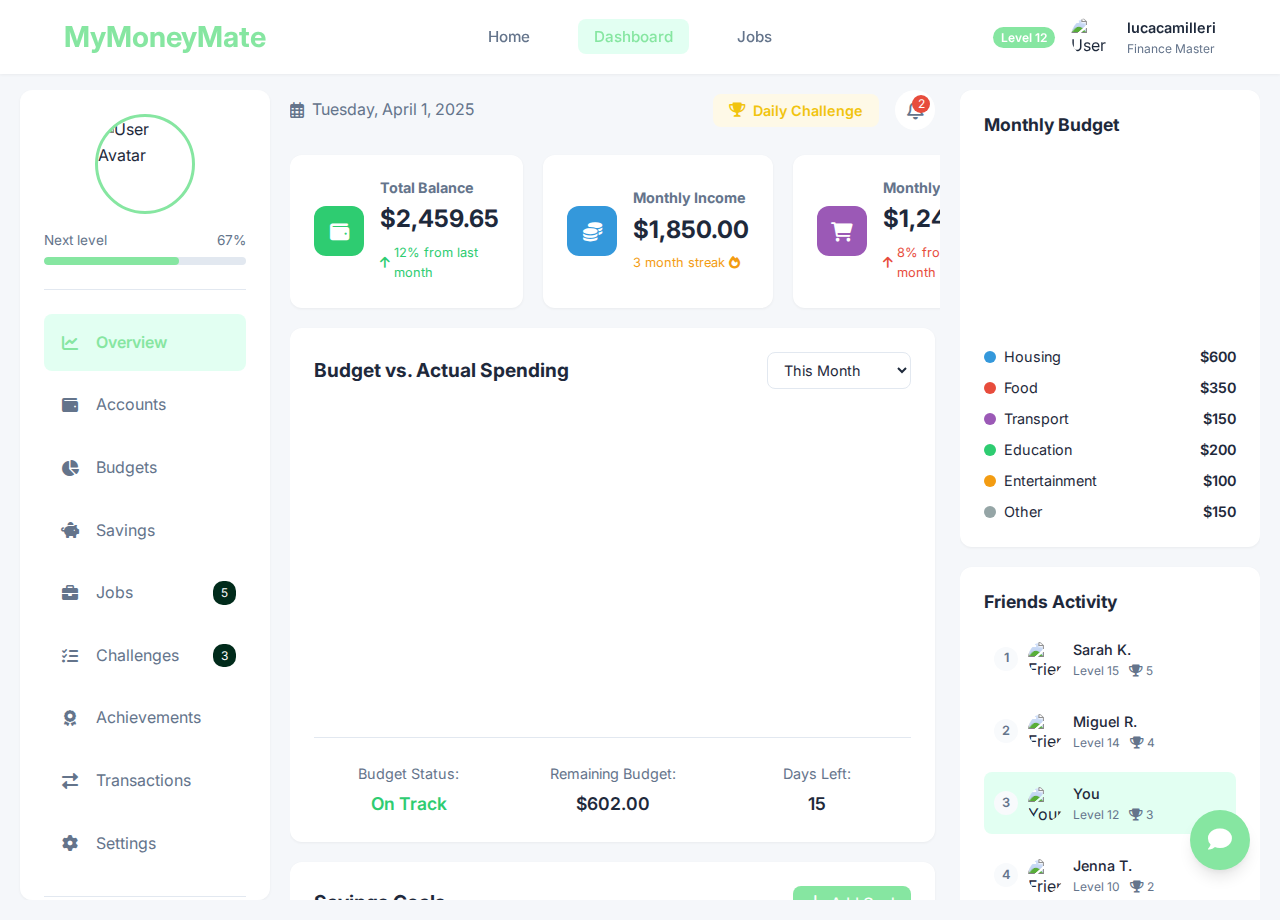
==== commit 686a652d: "Refactor file structure and implement chatbot functionality" ====
--- a/dashboard.html
+++ b/dashboard.html
@@ -4,8 +4,8 @@
     <meta charset="UTF-8" />
     <meta name="viewport" content="width=device-width, initial-scale=1.0" />
     <title>MyMoneyMate Dashboard</title>
-    <link rel="stylesheet" href="styles.css" />
-    <link rel="stylesheet" href="dashboard.css" />
+    <link rel="stylesheet" href="style/styles.css" />
+    <link rel="stylesheet" href="style/dashboard.css" />
     <link
       rel="stylesheet"
       href="https://cdnjs.cloudflare.com/ajax/libs/font-awesome/6.0.0-beta3/css/all.min.css"
@@ -31,9 +31,7 @@
         <ul class="nav-menu">
           <li><a href="index.html">Home</a></li>
           <li><a href="#" class="active">Dashboard</a></li>
-          <li><a href="#">Budget</a></li>
-          <li><a href="#">Savings</a></li>
-          <li><a href="#">Resources</a></li>
+          <li><a href="jobs.html">Jobs</a></li>
         </ul>
         <div class="user-profile">
           <div class="user-level">
@@ -91,6 +89,11 @@
           <a href="#" class="sidebar-item">
             <i class="fas fa-piggy-bank"></i>
             <span>Savings</span>
+          </a>
+          <a href="jobs.html" class="sidebar-item">
+            <i class="fas fa-briefcase"></i>
+            <span>Jobs</span>
+            <span class="badge">5</span>
           </a>
           <a href="#" class="sidebar-item">
             <i class="fas fa-tasks"></i>
@@ -709,7 +712,7 @@
       </div>
     </div>
 
-    <script src="dashboard.js"></script>
-    <script src="script.js"></script>
+    <script src="js/dashboard.js"></script>
+    <script src="js/script.js"></script>
   </body>
 </html>
--- a/style/styles.css
+++ b/style/styles.css
@@ -0,0 +1,764 @@
+/* === Base Styles === */
+:root {
+    --primary-color: #86e6a1;
+    --primary-light: #e2fff2;
+    --secondary-color: #012b1b;
+    --tertiary-color: #6fbc85;
+    --text-dark: #1E293B;
+    --text-medium: #64748B;
+    --text-light: #94A3B8;
+    --background: #FFFFFF;
+    --background-alt: #F8FAFC;
+    --border-color: #E2E8F0;
+    --shadow-sm: 0 1px 3px rgba(0,0,0,0.05);
+    --shadow-md: 0 4px 6px -1px rgba(0,0,0,0.1), 0 2px 4px -1px rgba(0,0,0,0.06);
+    --shadow-lg: 0 10px 15px -3px rgba(0,0,0,0.1), 0 4px 6px -2px rgba(0,0,0,0.05);
+    --border-radius-sm: 4px;
+    --border-radius-md: 8px;
+    --border-radius-lg: 12px;
+    --spacing-xs: 0.5rem;
+    --spacing-sm: 1rem;
+    --spacing-md: 1.5rem;
+    --spacing-lg: 2rem;
+    --spacing-xl: 3rem;
+    --max-width: 1200px;
+}
+
+* {
+    margin: 0;
+    padding: 0;
+    box-sizing: border-box;
+}
+
+body {
+    font-family: 'Inter', sans-serif;
+    color: var(--text-dark);
+    line-height: 1.6;
+    background-color: var(--background);
+}
+
+h1, h2, h3, h4, h5, h6 {
+    font-weight: 700;
+    line-height: 1.2;
+}
+
+a {
+    text-decoration: none;
+    color: var(--primary-color);
+}
+
+ul {
+    list-style: none;
+}
+
+button {
+    cursor: pointer;
+    font-family: 'Inter', sans-serif;
+    border: none;
+    outline: none;
+    font-weight: 600;
+    transition: all 0.3s ease;
+}
+
+.container {
+    max-width: var(--max-width);
+    margin: 0 auto;
+    padding: 0 var(--spacing-md);
+}
+
+/* === Navigation === */
+nav {
+    background-color: var(--background);
+    box-shadow: var(--shadow-sm);
+    position: fixed;
+    width: 100%;
+    top: 0;
+    z-index: 1000;
+}
+
+.nav-container {
+    max-width: var(--max-width);
+    margin: 0 auto;
+    display: flex;
+    justify-content: space-between;
+    align-items: center;
+    padding: var(--spacing-sm) var(--spacing-md);
+}
+
+.logo h1 {
+    color: var(--primary-color);
+    font-size: 1.8rem;
+    font-weight: 700;
+}
+
+.nav-menu {
+    display: flex;
+    align-items: center;
+}
+
+.nav-menu li {
+    margin: 0 var(--spacing-sm);
+}
+
+.nav-menu li a {
+    color: var(--text-medium);
+    font-weight: 500;
+    font-size: 0.95rem;
+    padding: var(--spacing-xs) var(--spacing-sm);
+    border-radius: var(--border-radius-md);
+    transition: all 0.3s ease;
+}
+
+.nav-menu li a:hover, .nav-menu li a.active {
+    color: var(--primary-color);
+    background-color: var(--primary-light);
+}
+
+.auth-buttons {
+    display: flex;
+    align-items: center;
+}
+
+.login-btn {
+    background: none;
+    color: var(--text-medium);
+    margin-right: var(--spacing-sm);
+    font-size: 0.95rem;
+    padding: var(--spacing-xs) var(--spacing-sm);
+    border-radius: var(--border-radius-md);
+    transition: all 0.3s ease;
+}
+
+.login-btn:hover {
+    background-color: var(--background-alt);
+}
+
+.signup-btn {
+    background-color: var(--primary-color);
+    color: white;
+    padding: var(--spacing-xs) var(--spacing-md);
+    border-radius: var(--border-radius-md);
+    font-size: 0.95rem;
+}
+
+.signup-btn:hover {
+    background-color: var(--tertiary-color);
+    transform: translateY(-1px);
+}
+
+.menu-toggle {
+    display: none;
+    flex-direction: column;
+    cursor: pointer;
+}
+
+.bar {
+    width: 25px;
+    height: 3px;
+    background-color: var(--text-dark);
+    margin: 3px 0;
+    transition: 0.4s;
+    border-radius: 2px;
+}
+
+/* === Hero Section === */
+.hero {
+    display: flex;
+    align-items: center;
+    justify-content: space-between;
+    max-width: var(--max-width);
+    margin: 6rem auto var(--spacing-xl) auto;
+    padding: 0 var(--spacing-md);
+}
+
+.hero-content {
+    max-width: 500px;
+}
+
+.hero-content h1 {
+    font-size: 2.8rem;
+    margin-bottom: var(--spacing-md);
+}
+
+.hero-content h1 span {
+    color: var(--primary-color);
+}
+
+.hero-content p {
+    font-size: 1.1rem;
+    color: var(--text-medium);
+    margin-bottom: var(--spacing-lg);
+}
+
+.hero-buttons {
+    display: flex;
+    gap: var(--spacing-sm);
+}
+
+.primary-btn {
+    background-color: var(--primary-color);
+    color: white;
+    padding: var(--spacing-sm) var(--spacing-lg);
+    border-radius: var(--border-radius-md);
+    font-size: 1rem;
+}
+
+.primary-btn:hover {
+    background-color: var(--tertiary-color);
+    transform: translateY(-2px);
+    box-shadow: var(--shadow-md);
+}
+
+.secondary-btn {
+    background-color: var(--primary-light);
+    color: var(--tertiary-color);
+    padding: var(--spacing-sm) var(--spacing-lg);
+    border-radius: var(--border-radius-md);
+    font-size: 1rem;
+}
+
+.secondary-btn:hover {
+    background-color: var(--secondary-color);
+    color: var(--primary-light);
+    transform: translateY(-2px);
+    box-shadow: var(--shadow-md);
+}
+
+.hero-image {
+    width: 45%;
+    max-width: 500px;
+}
+
+.hero-image img {
+    width: 100%;
+    height: auto;
+    border-radius: var(--border-radius-lg);
+}
+
+/* === Features Section === */
+.features {
+    background-color: var(--background-alt);
+    padding: var(--spacing-xl) var(--spacing-md);
+    text-align: center;
+}
+
+.features h2 {
+    font-size: 2.2rem;
+    margin-bottom: var(--spacing-xl);
+}
+
+.feature-cards {
+    max-width: var(--max-width);
+    margin: 0 auto;
+    display: grid;
+    grid-template-columns: repeat(auto-fit, minmax(250px, 1fr));
+    gap: var(--spacing-md);
+}
+
+.feature-card {
+    background: var(--background);
+    padding: var(--spacing-lg);
+    border-radius: var(--border-radius-lg);
+    box-shadow: var(--shadow-sm);
+    transition: all 0.3s ease;
+}
+
+.feature-card:hover {
+    transform: translateY(-5px);
+    box-shadow: var(--shadow-md);
+}
+
+.feature-icon {
+    display: inline-flex;
+    justify-content: center;
+    align-items: center;
+    width: 60px;
+    height: 60px;
+    background-color: var(--primary-light);
+    color: var(--primary-color);
+    border-radius: 50%;
+    margin-bottom: var(--spacing-md);
+}
+
+.feature-icon i {
+    font-size: 1.5rem;
+}
+
+.feature-card h3 {
+    font-size: 1.2rem;
+    margin-bottom: var(--spacing-sm);
+}
+
+.feature-card p {
+    color: var(--text-medium);
+    font-size: 0.95rem;
+}
+
+/* === How It Works Section === */
+.how-it-works {
+    padding: var(--spacing-xl) var(--spacing-md);
+    text-align: center;
+    max-width: var(--max-width);
+    margin: 0 auto;
+}
+
+.how-it-works h2 {
+    font-size: 2.2rem;
+    margin-bottom: var(--spacing-xl);
+}
+
+.steps {
+    display: grid;
+    grid-template-columns: repeat(auto-fit, minmax(200px, 1fr));
+    gap: var(--spacing-lg);
+}
+
+.step {
+    position: relative;
+    padding: var(--spacing-md);
+    border-top: 3px solid var(--primary-color);
+    background: var(--background);
+    border-radius: var(--border-radius-md);
+    box-shadow: var(--shadow-sm);
+}
+
+.step-number {
+    position: absolute;
+    top: -25px;
+    left: 50%;
+    transform: translateX(-50%);
+    width: 50px;
+    height: 50px;
+    display: flex;
+    justify-content: center;
+    align-items: center;
+    background-color: var(--primary-color);
+    color: white;
+    font-weight: 700;
+    font-size: 1.2rem;
+    border-radius: 50%;
+}
+
+.step h3 {
+    margin: var(--spacing-lg) 0 var(--spacing-sm);
+    font-size: 1.1rem;
+}
+
+.step p {
+    color: var(--text-medium);
+    font-size: 0.95rem;
+}
+
+/* === Testimonials === */
+.testimonials {
+    background-color: var(--background-alt);
+    padding: var(--spacing-xl) var(--spacing-md);
+    text-align: center;
+}
+
+.testimonials h2 {
+    font-size: 2.2rem;
+    margin-bottom: var(--spacing-xl);
+}
+
+.testimonial-container {
+    max-width: var(--max-width);
+    margin: 0 auto;
+    display: grid;
+    grid-template-columns: repeat(auto-fit, minmax(300px, 1fr));
+    gap: var(--spacing-md);
+}
+
+.testimonial {
+    background: var(--background);
+    padding: var(--spacing-lg);
+    border-radius: var(--border-radius-lg);
+    box-shadow: var(--shadow-sm);
+    text-align: left;
+}
+
+.quote {
+    font-size: 1rem;
+    color: var(--text-dark);
+    margin-bottom: var(--spacing-md);
+    position: relative;
+}
+
+.quote::before {
+    content: "";
+    font-size: 3rem;
+    color: var(--primary-light);
+    position: absolute;
+    left: -10px;
+    top: -15px;
+    opacity: 0.8;
+    z-index: -1;
+}
+
+.student {
+    display: flex;
+    align-items: center;
+}
+
+.avatar {
+    width: 50px;
+    height: 50px;
+    border-radius: 50%;
+    background-color: var(--primary-light);
+    margin-right: var(--spacing-sm);
+}
+
+.student-info h4 {
+    font-size: 1rem;
+    margin-bottom: 4px;
+}
+
+.student-info p {
+    font-size: 0.85rem;
+    color: var(--text-medium);
+}
+
+/* === CTA Section === */
+.cta {
+    padding: var(--spacing-xl) var(--spacing-md);
+    background: linear-gradient(135deg, var(--primary-color), var(--tertiary-color));
+    color: white;
+    text-align: center;
+}
+
+.cta-content {
+    max-width: 700px;
+    margin: 0 auto;
+}
+
+.cta h2 {
+    font-size: 2.2rem;
+    margin-bottom: var(--spacing-sm);
+}
+
+.cta p {
+    margin-bottom: var(--spacing-md);
+    font-size: 1.1rem;
+    opacity: 0.9;
+}
+
+.cta-btn {
+    background-color: white;
+    color: var(--primary-color);
+    padding: var(--spacing-sm) var(--spacing-lg);
+    border-radius: var(--border-radius-md);
+    font-size: 1.1rem;
+    font-weight: 600;
+    box-shadow: var(--shadow-lg);
+}
+
+.cta-btn:hover {
+    transform: scale(1.05);
+    box-shadow: var(--shadow-lg);
+}
+
+/* === Footer === */
+footer {
+    background-color: var(--background);
+    padding: var(--spacing-xl) var(--spacing-md) var(--spacing-md);
+    border-top: 1px solid var(--border-color);
+}
+
+.footer-container {
+    max-width: var(--max-width);
+    margin: 0 auto;
+    display: flex;
+    flex-wrap: wrap;
+    justify-content: space-between;
+    gap: var(--spacing-lg);
+}
+
+.footer-logo h2 {
+    font-size: 1.6rem;
+    color: var(--primary-color);
+    margin-bottom: var(--spacing-xs);
+}
+
+.footer-logo p {
+    color: var(--text-medium);
+    font-size: 0.9rem;
+}
+
+.footer-links {
+    display: flex;
+    flex-wrap: wrap;
+    gap: var(--spacing-xl);
+}
+
+.footer-column h3 {
+    font-size: 1rem;
+    margin-bottom: var(--spacing-sm);
+    color: var(--text-dark);
+}
+
+.footer-column ul li {
+    margin-bottom: var(--spacing-xs);
+}
+
+.footer-column ul li a {
+    color: var(--text-medium);
+    font-size: 0.9rem;
+    transition: all 0.3s ease;
+}
+
+.footer-column ul li a:hover {
+    color: var(--primary-color);
+}
+
+.footer-bottom {
+    max-width: var(--max-width);
+    margin: var(--spacing-lg) auto 0;
+    padding-top: var(--spacing-md);
+    border-top: 1px solid var(--border-color);
+    display: flex;
+    justify-content: space-between;
+    align-items: center;
+}
+
+.footer-bottom p {
+    color: var(--text-light);
+    font-size: 0.85rem;
+}
+
+.social-links {
+    display: flex;
+    gap: var(--spacing-sm);
+}
+
+.social-links a {
+    color: var(--text-medium);
+    font-size: 1.1rem;
+    transition: all 0.3s ease;
+}
+
+.social-links a:hover {
+    color: var(--primary-color);
+    transform: translateY(-2px);
+}
+
+/* === Chatbot Floating Action Button === */
+.chat-button {
+    position: fixed;
+    bottom: 30px;
+    right: 30px;
+    width: 60px;
+    height: 60px;
+    background-color: var(--primary-color);
+    border-radius: 50%;
+    display: flex;
+    align-items: center;
+    justify-content: center;
+    cursor: pointer;
+    box-shadow: var(--shadow-lg);
+    z-index: 999;
+    transition: all 0.3s ease;
+}
+
+.chat-button:hover {
+    transform: scale(1.1);
+}
+
+.chat-icon {
+    color: white;
+    font-size: 1.5rem;
+}
+
+.chat-popup {
+    position: fixed;
+    bottom: 100px;
+    right: 30px;
+    width: 350px;
+    height: 450px;
+    background-color: white;
+    border-radius: var(--border-radius-lg);
+    box-shadow: var(--shadow-lg);
+    z-index: 1000;
+    display: none;
+    flex-direction: column;
+    overflow: hidden;
+}
+
+.chat-header {
+    background-color: var(--primary-color);
+    color: white;
+    padding: var(--spacing-sm) var(--spacing-md);
+    display: flex;
+    justify-content: space-between;
+    align-items: center;
+}
+
+.chat-header h3 {
+    font-size: 1.1rem;
+}
+
+#closeChat {
+    background: none;
+    color: white;
+    font-size: 1rem;
+}
+
+.chat-messages {
+    flex: 1;
+    padding: var(--spacing-md);
+    overflow-y: auto;
+}
+
+.bot-message {
+    background-color: var(--primary-light);
+    color: var(--text-dark);
+    padding: var(--spacing-sm);
+    border-radius: var(--border-radius-md);
+    max-width: 80%;
+    margin-bottom: var(--spacing-sm);
+}
+
+.user-message {
+    background-color: var(--secondary-color);
+    color: white;
+    padding: var(--spacing-sm);
+    border-radius: var(--border-radius-md);
+    max-width: 80%;
+    margin-left: auto;
+    margin-bottom: var(--spacing-sm);
+}
+
+.chat-input {
+    display: flex;
+    padding: var(--spacing-sm);
+    border-top: 1px solid var(--border-color);
+}
+
+.chat-input input {
+    flex: 1;
+    padding: var(--spacing-sm);
+    border: 1px solid var(--border-color);
+    border-radius: var(--border-radius-md);
+    margin-right: var(--spacing-xs);
+    font-family: 'Inter', sans-serif;
+}
+
+.chat-input button {
+    background-color: var(--primary-color);
+    color: white;
+    width: 40px;
+    height: 40px;
+    border-radius: var(--border-radius-md);
+}
+
+/* === Responsive Design === */
+@media (max-width: 1000px) {
+    .hero {
+        flex-direction: column;
+        text-align: center;
+        margin-top: 5rem;
+    }
+
+    .hero-content {
+        margin-bottom: var(--spacing-lg);
+        max-width: 100%;
+    }
+
+    .hero-buttons {
+        justify-content: center;
+    }
+
+    .hero-image {
+        width: 80%;
+        max-width: 500px;
+    }
+}
+
+@media (max-width: 768px) {
+    .menu-toggle {
+        display: flex;
+    }
+
+    .nav-menu {
+        position: absolute;
+        top: 70px;
+        left: 0;
+        background: var(--background);
+        width: 100%;
+        flex-direction: column;
+        padding: var(--spacing-md) 0;
+        box-shadow: var(--shadow-md);
+        display: none;
+        z-index: 100;
+    }
+
+    .nav-menu.active {
+        display: flex;
+    }
+
+    .nav-menu li {
+        margin: var(--spacing-xs) 0;
+        width: 100%;
+        text-align: center;
+    }
+
+    .auth-buttons {
+        display: none;
+    }
+
+    .hero-content h1 {
+        font-size: 2.2rem;
+    }
+
+    .footer-container {
+        flex-direction: column;
+        gap: var(--spacing-md);
+    }
+
+    .footer-links {
+        flex-direction: column;
+        gap: var(--spacing-md);
+    }
+
+    .footer-bottom {
+        flex-direction: column;
+        gap: var(--spacing-md);
+    }
+
+    .chat-popup {
+        width: 300px;
+        right: 10px;
+        bottom: 80px;
+    }
+}
+
+@media (max-width: 480px) {
+    .hero-content h1 {
+        font-size: 1.8rem;
+    }
+
+    .hero-buttons {
+        flex-direction: column;
+        gap: var(--spacing-sm);
+    }
+
+    .primary-btn, .secondary-btn {
+        width: 100%;
+    }
+
+    .feature-cards {
+        grid-template-columns: 1fr;
+    }
+
+    .steps {
+        grid-template-columns: 1fr;
+    }
+
+    .testimonial-container {
+        grid-template-columns: 1fr;
+    }
+
+    .chat-popup {
+        width: calc(100% - 20px);
+        right: 10px;
+    }
+}--- a/style/dashboard.css
+++ b/style/dashboard.css
@@ -0,0 +1,1514 @@
+/* Dashboard Styles */
+:root {
+    /* Additional Colors for Dashboard */
+    --green: #2ECC71;
+    --green-light: #E8F8F2;
+    --blue: #3498DB;
+    --blue-light: #EAF2FB;
+    --purple: #9B59B6;
+    --purple-light: #F4ECF7;
+    --orange: #F39C12;
+    --orange-light: #FEF5E7;
+    --red: #E74C3C;
+    --red-light: #FDEDEC;
+    --yellow: #F1C40F;
+    --yellow-light: #FEF9E7;
+    
+    /* Category Colors */
+    --color-housing: #3498DB;
+    --color-food: #E74C3C;
+    --color-transport: #9B59B6;
+    --color-education: #2ECC71;
+    --color-entertainment: #F39C12;
+    --color-other: #95A5A6;
+}
+
+.dashboard-body {
+    background-color: #F5F7FA;
+    padding-top: 70px;
+}
+
+/* User Profile in Nav */
+.user-profile {
+    display: flex;
+    align-items: center;
+    gap: var(--spacing-sm);
+}
+
+.user-level {
+    position: relative;
+}
+
+.level-badge {
+    background-color: var(--primary-color);
+    color: white;
+    padding: 3px 8px;
+    border-radius: 12px;
+    font-size: 0.75rem;
+    font-weight: 600;
+}
+
+.user-avatar {
+    width: 40px;
+    height: 40px;
+    border-radius: 50%;
+    overflow: hidden;
+}
+
+.user-avatar img {
+    width: 100%;
+    height: 100%;
+    object-fit: cover;
+}
+
+.user-info {
+    display: flex;
+    flex-direction: column;
+}
+
+.user-name {
+    font-weight: 600;
+    font-size: 0.9rem;
+    color: var(--text-dark);
+}
+
+.user-title {
+    font-size: 0.75rem;
+    color: var(--text-medium);
+}
+
+/* Dashboard Layout */
+.dashboard-container {
+    display: grid;
+    grid-template-columns: 250px 1fr 300px;
+    gap: 20px;
+    max-width: 1500px;
+    margin: 20px auto;
+    padding: 0 20px;
+    height: calc(100vh - 90px);
+    overflow: hidden;
+}
+
+/* Sidebar */
+.dashboard-sidebar {
+    background: white;
+    border-radius: var(--border-radius-lg);
+    box-shadow: var(--shadow-sm);
+    padding: var(--spacing-md);
+    display: flex;
+    flex-direction: column;
+    gap: var(--spacing-md);
+    height: 100%;
+    overflow-y: auto;
+}
+
+.user-progress {
+    display: flex;
+    flex-direction: column;
+    align-items: center;
+    padding-bottom: var(--spacing-md);
+    border-bottom: 1px solid var(--border-color);
+}
+
+.user-avatar-large {
+    width: 100px;
+    height: 100px;
+    border-radius: 50%;
+    overflow: hidden;
+    position: relative;
+    margin-bottom: var(--spacing-sm);
+    border: 3px solid var(--primary-color);
+}
+
+.user-avatar-large img {
+    width: 100%;
+    height: 100%;
+    object-fit: cover;
+}
+
+.level-badge-large {
+    position: absolute;
+    bottom: 0;
+    right: 0;
+    background-color: var(--primary-color);
+    color: white;
+    padding: 4px 10px;
+    border-radius: 12px;
+    font-size: 0.85rem;
+    font-weight: 600;
+}
+
+.progress-container {
+    width: 100%;
+}
+
+.progress-info {
+    display: flex;
+    justify-content: space-between;
+    margin-bottom: 5px;
+    font-size: 0.85rem;
+    color: var(--text-medium);
+}
+
+.progress-bar {
+    height: 8px;
+    background-color: var(--border-color);
+    border-radius: 4px;
+    overflow: hidden;
+}
+
+.progress {
+    height: 100%;
+    background-color: var(--primary-color);
+    border-radius: 4px;
+}
+
+.sidebar-menu {
+    display: flex;
+    flex-direction: column;
+    gap: 5px;
+}
+
+.sidebar-item {
+    display: flex;
+    align-items: center;
+    padding: var(--spacing-sm);
+    border-radius: var(--border-radius-md);
+    color: var(--text-medium);
+    transition: all 0.3s ease;
+    position: relative;
+}
+
+.sidebar-item i {
+    margin-right: var(--spacing-sm);
+    width: 20px;
+    text-align: center;
+}
+
+.sidebar-item.active {
+    background-color: var(--primary-light);
+    color: var(--primary-color);
+    font-weight: 600;
+}
+
+.sidebar-item:hover:not(.active) {
+    background-color: var(--background-alt);
+}
+
+.sidebar-item .badge {
+    position: absolute;
+    right: 10px;
+    background-color: var(--secondary-color);
+    color: white;
+    font-size: 0.75rem;
+    padding: 2px 8px;
+    border-radius: 10px;
+}
+
+.achievement-showcase {
+    margin-top: auto;
+    padding-top: var(--spacing-md);
+    border-top: 1px solid var(--border-color);
+}
+
+.achievement-showcase h3 {
+    font-size: 1rem;
+    margin-bottom: var(--spacing-sm);
+    color: var(--text-dark);
+}
+
+.achievements-grid {
+    display: grid;
+    grid-template-columns: repeat(3, 1fr);
+    gap: 10px;
+}
+
+.achievement-badge {
+    width: 50px;
+    height: 50px;
+    border-radius: 50%;
+    display: flex;
+    align-items: center;
+    justify-content: center;
+    background-color: var(--border-color);
+    color: var(--text-light);
+    font-size: 1.2rem;
+    cursor: pointer;
+    transition: all 0.3s ease;
+}
+
+.achievement-badge.unlocked {
+    background-color: var(--primary-light);
+    color: var(--primary-color);
+}
+
+.achievement-badge:hover {
+    transform: scale(1.1);
+}
+
+/* Main Dashboard Content */
+.dashboard-main {
+    display: flex;
+    flex-direction: column;
+    gap: 20px;
+    height: 100%;
+    overflow-y: auto;
+    padding-right: 5px;
+}
+
+.dashboard-main::-webkit-scrollbar {
+    width: 5px;
+}
+
+.dashboard-main::-webkit-scrollbar-thumb {
+    background-color: rgba(0,0,0,0.1);
+    border-radius: 10px;
+}
+
+.dashboard-header {
+    display: flex;
+    justify-content: space-between;
+    align-items: center;
+    margin-bottom: 5px;
+}
+
+.date-display {
+    font-size: 1rem;
+    color: var(--text-medium);
+    display: flex;
+    align-items: center;
+    gap: 8px;
+}
+
+.header-actions {
+    display: flex;
+    align-items: center;
+    gap: var(--spacing-sm);
+}
+
+.challenge-btn {
+    display: flex;
+    align-items: center;
+    gap: 8px;
+    background-color: var(--yellow-light);
+    color: var(--yellow);
+    padding: 8px 16px;
+    border-radius: var(--border-radius-md);
+    font-size: 0.9rem;
+    font-weight: 600;
+}
+
+.challenge-btn:hover {
+    background-color: var(--yellow);
+    color: white;
+}
+
+.notification-bell {
+    position: relative;
+    width: 40px;
+    height: 40px;
+    display: flex;
+    align-items: center;
+    justify-content: center;
+    background-color: white;
+    border-radius: 50%;
+    cursor: pointer;
+}
+
+.notification-bell i {
+    font-size: 1.2rem;
+    color: var(--text-medium);
+}
+
+.notification-badge {
+    position: absolute;
+    top: 5px;
+    right: 5px;
+    background-color: var(--red);
+    color: white;
+    width: 18px;
+    height: 18px;
+    font-size: 0.75rem;
+    border-radius: 50%;
+    display: flex;
+    align-items: center;
+    justify-content: center;
+}
+
+/* Financial Summary */
+.financial-summary {
+    display: grid;
+    grid-template-columns: repeat(4, 1fr);
+    gap: 20px;
+}
+
+.summary-card {
+    background-color: white;
+    border-radius: var(--border-radius-lg);
+    box-shadow: var(--shadow-sm);
+    padding: var(--spacing-md);
+    display: flex;
+    align-items: center;
+    gap: var(--spacing-sm);
+}
+
+.card-icon {
+    width: 50px;
+    height: 50px;
+    border-radius: 12px;
+    display: flex;
+    align-items: center;
+    justify-content: center;
+    color: white;
+    font-size: 1.2rem;
+    flex-shrink: 0;
+}
+
+.card-icon.green {
+    background-color: var(--green);
+}
+
+.card-icon.blue {
+    background-color: var(--blue);
+}
+
+.card-icon.purple {
+    background-color: var(--purple);
+}
+
+.card-icon.orange {
+    background-color: var(--orange);
+}
+
+.card-info {
+    flex: 1;
+}
+
+.card-info h3 {
+    font-size: 0.9rem;
+    color: var(--text-medium);
+    margin-bottom: 4px;
+    white-space: nowrap;
+}
+
+.amount {
+    font-size: 1.5rem;
+    font-weight: 700;
+    margin-bottom: 4px;
+}
+
+.trend {
+    font-size: 0.8rem;
+    display: flex;
+    align-items: center;
+    gap: 4px;
+}
+
+.trend.positive {
+    color: var(--green);
+}
+
+.trend.negative {
+    color: var(--red);
+}
+
+.streak, .goal-progress {
+    font-size: 0.8rem;
+    color: var(--orange);
+    display: flex;
+    align-items: center;
+    gap: 4px;
+}
+
+/* Dashboard Sections */
+.dashboard-section {
+    background-color: white;
+    border-radius: var(--border-radius-lg);
+    box-shadow: var(--shadow-sm);
+    padding: var(--spacing-md);
+}
+
+.section-header {
+    display: flex;
+    justify-content: space-between;
+    align-items: center;
+    margin-bottom: var(--spacing-md);
+    flex-wrap: wrap;
+    gap: 10px;
+}
+
+.section-header h2 {
+    font-size: 1.2rem;
+    color: var(--text-dark);
+}
+
+.section-actions {
+    display: flex;
+    align-items: center;
+    gap: 10px;
+    flex-wrap: wrap;
+}
+
+#budgetPeriod {
+    padding: 8px 12px;
+    border: 1px solid var(--border-color);
+    border-radius: var(--border-radius-md);
+    font-family: 'Inter', sans-serif;
+    font-size: 0.9rem;
+    color: var(--text-dark);
+    background-color: white;
+}
+
+.add-goal-btn, .transaction-filter-btn, .view-all-btn {
+    padding: 8px 16px;
+    border-radius: var(--border-radius-md);
+    font-size: 0.9rem;
+    display: flex;
+    align-items: center;
+    gap: 8px;
+    font-weight: 500;
+}
+
+.add-goal-btn {
+    background-color: var(--primary-color);
+    color: white;
+}
+
+.transaction-filter-btn {
+    background-color: var(--background-alt);
+    color: var(--text-medium);
+}
+
+.view-all-btn {
+    background: none;
+    color: var(--primary-color);
+}
+
+/* Budget Chart */
+.chart-container {
+    height: 300px;
+    margin-bottom: var(--spacing-md);
+    width: 100%;
+}
+
+.budget-status {
+    display: flex;
+    justify-content: space-between;
+    border-top: 1px solid var(--border-color);
+    padding-top: var(--spacing-md);
+    flex-wrap: wrap;
+    gap: 15px;
+}
+
+.status-item {
+    text-align: center;
+    flex: 1;
+    min-width: 120px;
+}
+
+.status-label {
+    display: block;
+    font-size: 0.9rem;
+    color: var(--text-medium);
+    margin-bottom: 5px;
+}
+
+.status-value {
+    font-weight: 600;
+    color: var(--text-dark);
+    font-size: 1.1rem;
+}
+
+.status-value.positive {
+    color: var(--green);
+}
+
+.status-value.warning {
+    color: var(--orange);
+}
+
+.status-value.negative {
+    color: var(--red);
+}
+
+/* Savings Goals */
+.savings-goals {
+    display: grid;
+    grid-template-columns: repeat(3, 1fr);
+    gap: 20px;
+}
+
+.goal-card {
+    border: 1px solid var(--border-color);
+    border-radius: var(--border-radius-lg);
+    padding: var(--spacing-md);
+    display: flex;
+    flex-direction: column;
+    gap: 10px;
+}
+
+.goal-icon {
+    width: 40px;
+    height: 40px;
+    background-color: var(--primary-light);
+    color: var(--primary-color);
+    border-radius: 8px;
+    display: flex;
+    align-items: center;
+    justify-content: center;
+    font-size: 1.2rem;
+}
+
+.goal-info h3 {
+    font-size: 1rem;
+    margin-bottom: 10px;
+}
+
+.goal-progress-bar {
+    height: 6px;
+    background-color: var(--border-color);
+    border-radius: 3px;
+    overflow: hidden;
+    margin-bottom: 5px;
+}
+
+.goal-progress {
+    height: 100%;
+    background-color: var(--primary-color);
+}
+
+.goal-stats {
+    display: flex;
+    justify-content: space-between;
+    font-size: 0.85rem;
+    margin-bottom: 5px;
+}
+
+.goal-date {
+    font-size: 0.8rem;
+    color: var(--text-medium);
+}
+
+.add-funds-btn {
+    margin-top: auto;
+    background-color: var(--background-alt);
+    color: var(--primary-color);
+    border: 1px solid var(--primary-color);
+    padding: 8px 0;
+    border-radius: var(--border-radius-md);
+    font-size: 0.9rem;
+    width: 100%;
+}
+
+.add-funds-btn:hover {
+    background-color: var(--primary-light);
+}
+
+/* Transactions */
+.transactions-list {
+    display: flex;
+    flex-direction: column;
+    gap: 10px;
+}
+
+.transaction-item {
+    display: flex;
+    align-items: center;
+    gap: 15px;
+    padding: 15px;
+    border-radius: var(--border-radius-lg);
+    background-color: white;
+    border: 1px solid var(--border-color);
+    transition: all 0.2s ease;
+    cursor: pointer;
+    flex-wrap: wrap;
+}
+
+.transaction-item:hover {
+    box-shadow: var(--shadow-md);
+    transform: translateY(-2px);
+}
+
+.transaction-icon {
+    width: 40px;
+    height: 40px;
+    border-radius: 12px;
+    display: flex;
+    align-items: center;
+    justify-content: center;
+    color: white;
+    font-size: 1rem;
+    flex-shrink: 0;
+}
+
+.transaction-icon.food {
+    background-color: var(--color-food);
+}
+
+.transaction-icon.transport {
+    background-color: var(--color-transport);
+}
+
+.transaction-icon.entertainment {
+    background-color: var(--color-entertainment);
+}
+
+.transaction-icon.shopping {
+    background-color: var(--color-other);
+}
+
+.transaction-icon.income {
+    background-color: var(--color-education);
+}
+
+.transaction-details {
+    flex: 1;
+    display: flex;
+    justify-content: space-between;
+    align-items: center;
+    min-width: 0;
+}
+
+.transaction-info h4 {
+    font-size: 0.95rem;
+    margin-bottom: 4px;
+}
+
+.transaction-category {
+    font-size: 0.8rem;
+    color: var(--text-medium);
+}
+
+.transaction-amount {
+    font-weight: 700;
+    font-size: 1rem;
+    white-space: nowrap;
+}
+
+.transaction-amount.positive {
+    color: var(--green);
+}
+
+.transaction-amount.negative {
+    color: var(--red);
+}
+
+.transaction-date {
+    font-size: 0.8rem;
+    color: var(--text-medium);
+    flex-shrink: 0;
+    width: 100%;
+    margin-top: 5px;
+}
+
+/* Challenges */
+.challenges-container {
+    display: grid;
+    grid-template-columns: repeat(3, 1fr);
+    gap: 20px;
+}
+
+.challenge-card {
+    border: 1px solid var(--border-color);
+    border-radius: var(--border-radius-lg);
+    padding: var(--spacing-md);
+    position: relative;
+}
+
+.challenge-card.active {
+    border-color: var(--yellow);
+    box-shadow: 0 0 10px rgba(241, 196, 15, 0.2);
+}
+
+.challenge-header {
+    display: flex;
+    justify-content: space-between;
+    margin-bottom: 10px;
+}
+
+.challenge-badge {
+    font-size: 0.75rem;
+    background-color: var(--blue-light);
+    color: var(--blue);
+    padding: 4px 8px;
+    border-radius: 10px;
+    font-weight: 500;
+}
+
+.challenge-reward {
+    font-size: 0.8rem;
+    color: var(--orange);
+    font-weight: 600;
+}
+
+.challenge-card h3 {
+    font-size: 1rem;
+    margin-bottom: 5px;
+}
+
+.challenge-card p {
+    font-size: 0.9rem;
+    color: var(--text-medium);
+    margin-bottom: 15px;
+}
+
+.challenge-progress {
+    display: flex;
+    flex-direction: column;
+    gap: 5px;
+}
+
+.challenge-progress span {
+    font-size: 0.8rem;
+    color: var(--text-medium);
+    text-align: right;
+}
+
+.streak-counter {
+    display: flex;
+    align-items: center;
+    gap: 5px;
+    background-color: var(--orange-light);
+    color: var(--orange);
+    padding: 5px 12px;
+    border-radius: 15px;
+    font-size: 0.9rem;
+    font-weight: 600;
+}
+
+/* Right Sidebar */
+.dashboard-right-sidebar {
+    display: flex;
+    flex-direction: column;
+    gap: 20px;
+    height: 100%;
+    overflow-y: auto;
+}
+
+.dashboard-right-sidebar::-webkit-scrollbar {
+    width: 5px;
+}
+
+.dashboard-right-sidebar::-webkit-scrollbar-thumb {
+    background-color: rgba(0,0,0,0.1);
+    border-radius: 10px;
+}
+
+.sidebar-section {
+    background-color: white;
+    border-radius: var(--border-radius-lg);
+    box-shadow: var(--shadow-sm);
+    padding: var(--spacing-md);
+}
+
+.sidebar-section h3 {
+    font-size: 1.1rem;
+    margin-bottom: 15px;
+    color: var(--text-dark);
+}
+
+/* Budget Doughnut */
+.budget-overview {
+    display: flex;
+    flex-direction: column;
+    gap: 15px;
+}
+
+.budget-chart-container {
+    position: relative;
+    height: 180px;
+}
+
+.budget-legend {
+    display: flex;
+    flex-direction: column;
+    gap: 8px;
+}
+
+.legend-item {
+    display: flex;
+    align-items: center;
+    justify-content: space-between;
+    font-size: 0.9rem;
+}
+
+.color-dot {
+    width: 12px;
+    height: 12px;
+    border-radius: 50%;
+    margin-right: 8px;
+}
+
+.color-dot.housing {
+    background-color: var(--color-housing);
+}
+
+.color-dot.food {
+    background-color: var(--color-food);
+}
+
+.color-dot.transport {
+    background-color: var(--color-transport);
+}
+
+.color-dot.education {
+    background-color: var(--color-education);
+}
+
+.color-dot.entertainment {
+    background-color: var(--color-entertainment);
+}
+
+.color-dot.other {
+    background-color: var(--color-other);
+}
+
+.legend-label {
+    display: flex;
+    align-items: center;
+    flex: 1;
+}
+
+.legend-value {
+    font-weight: 600;
+}
+
+/* Friends Leaderboard */
+.friends-leaderboard {
+    display: flex;
+    flex-direction: column;
+    gap: 10px;
+    margin-bottom: 15px;
+}
+
+.friend-item {
+    display: flex;
+    align-items: center;
+    gap: 10px;
+    padding: 10px;
+    border-radius: var(--border-radius-md);
+}
+
+.friend-item.current-user {
+    background-color: var(--primary-light);
+}
+
+.friend-rank {
+    width: 24px;
+    height: 24px;
+    border-radius: 50%;
+    background-color: var(--background-alt);
+    color: var(--text-medium);
+    display: flex;
+    align-items: center;
+    justify-content: center;
+    font-size: 0.8rem;
+    font-weight: 600;
+}
+
+.friend-avatar {
+    width: 35px;
+    height: 35px;
+    border-radius: 50%;
+    overflow: hidden;
+}
+
+.friend-avatar img {
+    width: 100%;
+    height: 100%;
+    object-fit: cover;
+}
+
+.friend-info {
+    display: flex;
+    flex-direction: column;
+    flex: 1;
+}
+
+.friend-name {
+    font-size: 0.9rem;
+    font-weight: 500;
+}
+
+.friend-stats {
+    display: flex;
+    gap: 10px;
+}
+
+.friend-level, .friend-achievement {
+    font-size: 0.75rem;
+    color: var(--text-medium);
+}
+
+.add-friend-btn {
+    width: 100%;
+    padding: 8px;
+    background-color: var(--background-alt);
+    color: var(--primary-color);
+    border-radius: var(--border-radius-md);
+    font-size: 0.9rem;
+    display: flex;
+    align-items: center;
+    justify-content: center;
+    gap: 8px;
+}
+
+/* Finance Tip */
+.finance-tip {
+    background-color: var(--green-light);
+    border-radius: var(--border-radius-md);
+    padding: 15px;
+    display: flex;
+    flex-direction: column;
+    align-items: center;
+    gap: 10px;
+}
+
+.tip-icon {
+    width: 40px;
+    height: 40px;
+    border-radius: 50%;
+    background-color: var(--green);
+    color: white;
+    display: flex;
+    align-items: center;
+    justify-content: center;
+    font-size: 1.2rem;
+}
+
+.tip-text {
+    text-align: center;
+    font-size: 0.9rem;
+    line-height: 1.4;
+    color: var(--text-dark);
+}
+
+.next-tip-btn {
+    padding: 5px 12px;
+    background-color: white;
+    color: var(--green);
+    border-radius: var(--border-radius-md);
+    font-size: 0.8rem;
+    border: 1px solid var(--green);
+}
+
+/* Upcoming Bills */
+.upcoming-bills {
+    display: flex;
+    flex-direction: column;
+    gap: 10px;
+}
+
+.bill-item {
+    display: flex;
+    align-items: center;
+    flex-wrap: wrap;
+    gap: 10px;
+    padding: 10px;
+    border-radius: var(--border-radius-md);
+    background-color: var(--background-alt);
+}
+
+.bill-icon {
+    width: 30px;
+    height: 30px;
+    border-radius: 8px;
+    background-color: var(--blue);
+    color: white;
+    display: flex;
+    align-items: center;
+    justify-content: center;
+    font-size: 0.9rem;
+}
+
+.bill-details {
+    flex: 1;
+    min-width: 0;
+    display: flex;
+    flex-direction: column;
+}
+
+.bill-name {
+    font-size: 0.9rem;
+    font-weight: 500;
+    white-space: nowrap;
+    overflow: hidden;
+    text-overflow: ellipsis;
+}
+
+.bill-amount {
+    font-size: 0.85rem;
+    color: var(--text-medium);
+}
+
+.bill-date {
+    font-size: 0.8rem;
+    color: var(--text-medium);
+    white-space: nowrap;
+}
+
+/* Mobile Navigation Menu */
+.mobile-nav {
+    display: none;
+    position: fixed;
+    bottom: 0;
+    left: 0;
+    width: 100%;
+    background-color: white;
+    box-shadow: 0 -2px 10px rgba(0,0,0,0.1);
+    z-index: 999;
+    padding: 10px 0;
+}
+
+.mobile-nav-container {
+    display: flex;
+    justify-content: space-around;
+    align-items: center;
+}
+
+.mobile-nav-item {
+    display: flex;
+    flex-direction: column;
+    align-items: center;
+    gap: 5px;
+    padding: 8px;
+    border-radius: var(--border-radius-md);
+    color: var(--text-medium);
+    transition: all 0.3s ease;
+}
+
+.mobile-nav-item.active {
+    color: var(--primary-color);
+}
+
+.mobile-nav-item i {
+    font-size: 1.2rem;
+}
+
+.mobile-nav-item span {
+    font-size: 0.7rem;
+    font-weight: 500;
+}
+
+/* Mobile Sidebar Toggle */
+.mobile-sidebar-toggle {
+    display: none;
+    position: fixed;
+    bottom: 80px;
+    right: 20px;
+    width: 50px;
+    height: 50px;
+    background-color: var(--primary-color);
+    color: white;
+    border-radius: 50%;
+    box-shadow: var(--shadow-md);
+    z-index: 998;
+    align-items: center;
+    justify-content: center;
+    cursor: pointer;
+}
+
+/* Mobile Dashboard Header */
+.mobile-dashboard-header {
+    display: none;
+    padding: 15px;
+    background-color: white;
+    border-bottom: 1px solid var(--border-color);
+    position: sticky;
+    top: 0;
+    z-index: 10;
+}
+
+.header-user-info {
+    display: flex;
+    align-items: center;
+    gap: 10px;
+}
+
+.mobile-avatar {
+    width: 40px;
+    height: 40px;
+    border-radius: 50%;
+    overflow: hidden;
+}
+
+.mobile-avatar img {
+    width: 100%;
+    height: 100%;
+    object-fit: cover;
+}
+
+.mobile-user-details {
+    display: flex;
+    flex-direction: column;
+}
+
+.mobile-user-name {
+    font-weight: 600;
+    font-size: 0.95rem;
+}
+
+.mobile-user-level {
+    display: flex;
+    align-items: center;
+    gap: 5px;
+    font-size: 0.8rem;
+    color: var(--text-medium);
+}
+
+.mobile-level-badge {
+    background-color: var(--primary-color);
+    color: white;
+    padding: 2px 6px;
+    border-radius: 10px;
+    font-size: 0.7rem;
+    font-weight: 600;
+}
+
+/* Mobile-optimized chart container */
+.mobile-chart-scroll {
+    overflow-x: auto;
+    margin: 0 -15px;
+    padding: 0 15px;
+}
+
+.mobile-chart-container {
+    min-width: 500px;
+    height: 300px;
+}
+
+/* Responsive Design - Properly Adjusted */
+@media (max-width: 1200px) {
+    .dashboard-container {
+        grid-template-columns: 220px 1fr;
+    }
+    
+    .dashboard-right-sidebar {
+        display: none;
+    }
+    
+    .financial-summary {
+        grid-template-columns: repeat(2, 1fr);
+        gap: 15px;
+    }
+    
+    .savings-goals, .challenges-container {
+        grid-template-columns: repeat(2, 1fr);
+        gap: 15px;
+    }
+    
+    .card-info h3 {
+        font-size: 0.85rem;
+    }
+    
+    .amount {
+        font-size: 1.3rem;
+    }
+}
+
+@media (max-width: 992px) {
+    .dashboard-container {
+        grid-template-columns: 1fr;
+        height: auto;
+        padding: 0 15px 70px; /* Add padding at the bottom for mobile nav */
+    }
+    
+    .dashboard-sidebar {
+        display: none;
+    }
+    
+    .dashboard-main {
+        height: auto;
+        overflow: visible;
+        padding-right: 0;
+    }
+    
+    .mobile-nav {
+        display: block;
+    }
+    
+    .user-profile {
+        display: none;
+    }
+    
+    .mobile-sidebar-toggle {
+        display: flex;
+    }
+    
+    .mobile-dashboard-header {
+        display: flex;
+        justify-content: space-between;
+        align-items: center;
+    }
+    
+    .dashboard-header {
+        margin-top: 15px;
+    }
+    
+    .section-header {
+        flex-direction: column;
+        align-items: flex-start;
+    }
+    
+    .section-actions {
+        width: 100%;
+        justify-content: flex-start;
+    }
+    
+    /* For horizontally scrollable charts on mobile */
+    .chart-container {
+        overflow-x: auto;
+    }
+    
+    .mobile-chart-scroll {
+        display: block;
+    }
+    
+    .transaction-date {
+        text-align: left;
+        margin-left: 55px; /* Align with transaction info */
+    }
+}
+
+@media (max-width: 768px) {
+    .financial-summary {
+        grid-template-columns: 1fr;
+        gap: 15px;
+    }
+    
+    .savings-goals, .challenges-container {
+        grid-template-columns: 1fr;
+        gap: 15px;
+    }
+    
+    .budget-status {
+        flex-direction: column;
+        gap: 15px;
+        align-items: flex-start;
+    }
+    
+    .status-item {
+        display: flex;
+        justify-content: space-between;
+        width: 100%;
+        text-align: left;
+    }
+    
+    .status-label {
+        display: inline;
+    }
+    
+    .dashboard-container {
+        margin: 10px auto;
+    }
+    
+    .dashboard-section {
+        padding: var(--spacing-sm);
+    }
+    
+    .transaction-item {
+        padding: 12px;
+    }
+    
+    .transaction-details {
+        width: calc(100% - 55px); /* Full width minus icon width */
+    }
+    
+    /* Properly handle long content in cards */
+    .card-info h3 {
+        white-space: normal;
+    }
+    
+    .transaction-info h4,
+    .bill-name {
+        white-space: normal;
+        overflow: visible;
+    }
+    
+    /* Adjust chart heights for better mobile viewing */
+    .chart-container {
+        height: 250px;
+    }
+}
+
+@media (max-width: 480px) {
+    .dashboard-container {
+        padding: 0 10px 70px;
+    }
+    
+    .dashboard-header {
+        flex-direction: column;
+        align-items: flex-start;
+        gap: 10px;
+    }
+    
+    .header-actions {
+        width: 100%;
+        justify-content: space-between;
+    }
+    
+    .challenge-btn {
+        font-size: 0.8rem;
+        padding: 6px 12px;
+    }
+    
+    .summary-card {
+        padding: var(--spacing-sm);
+    }
+    
+    .card-icon {
+        width: 40px;
+        height: 40px;
+        font-size: 1rem;
+    }
+    
+    .amount {
+        font-size: 1.2rem;
+    }
+    
+    .trend, .streak, .goal-progress {
+        font-size: 0.75rem;
+    }
+    
+    .section-header h2 {
+        font-size: 1.1rem;
+    }
+    
+    /* Fix small touchable areas on mobile */
+    .add-goal-btn, .transaction-filter-btn, .view-all-btn {
+        padding: 8px 12px;
+        font-size: 0.85rem;
+    }
+    
+    .transaction-icon {
+        width: 35px;
+        height: 35px;
+    }
+    
+    .transaction-date {
+        margin-left: 50px;
+    }
+    
+    .chart-container {
+        height: 200px;
+    }
+}
+
+/* Mobile Sidebar Menu (appears when toggle is clicked) */
+.mobile-sidebar-menu {
+    position: fixed;
+    top: 0;
+    left: 0;
+    width: 100%;
+    height: 100%;
+    background-color: rgba(0, 0, 0, 0.5);
+    z-index: 1000;
+    display: none;
+    animation: fadeIn 0.3s;
+}
+
+.mobile-sidebar-content {
+    position: absolute;
+    top: 0;
+    right: 0;
+    width: 80%;
+    max-width: 300px;
+    height: 100%;
+    background-color: white;
+    padding: 20px;
+    overflow-y: auto;
+    transform: translateX(100%);
+    transition: transform 0.3s ease;
+    display: flex;
+    flex-direction: column;
+}
+
+.mobile-sidebar-menu.active .mobile-sidebar-content {
+    transform: translateX(0);
+}
+
+.mobile-sidebar-header {
+    display: flex;
+    justify-content: space-between;
+    align-items: center;
+    margin-bottom: 20px;
+}
+
+.mobile-sidebar-header h2 {
+    font-size: 1.2rem;
+    color: var(--text-dark);
+}
+
+.close-sidebar {
+    background: none;
+    border: none;
+    color: var(--text-medium);
+    font-size: 1.5rem;
+    cursor: pointer;
+}
+
+.mobile-user-profile {
+    display: flex;
+    flex-direction: column;
+    align-items: center;
+    padding: 20px 0;
+    margin-bottom: 20px;
+    border-bottom: 1px solid var(--border-color);
+}
+
+.mobile-user-avatar {
+    width: 80px;
+    height: 80px;
+    border-radius: 50%;
+    overflow: hidden;
+    margin-bottom: 15px;
+    border: 2px solid var(--primary-color);
+}
+
+.mobile-user-avatar img {
+    width: 100%;
+    height: 100%;
+    object-fit: cover;
+}
+
+.mobile-user-info {
+    text-align: center;
+}
+
+.mobile-user-name {
+    font-weight: 600;
+    margin-bottom: 5px;
+}
+
+.mobile-user-progress {
+    width: 100%;
+    margin-top: 10px;
+}
+
+/* Add this class to show the mobile sidebar menu */
+.body-no-scroll {
+    overflow: hidden;
+}
+
+/* Chat Button Styles (already in main CSS) */
+/* This can be kept the same as the original website */
+
+/* Update for mobile chat positioning */
+@media (max-width: 768px) {
+    .chat-button {
+        bottom: 80px; /* Move above mobile nav */
+    }
+    
+    .chat-popup {
+        bottom: 150px; /* Move above mobile nav */
+        right: 10px;
+        width: calc(100% - 20px);
+        max-width: 350px;
+    }
+}
+
+/* Animations */
+@keyframes fadeIn {
+    from { opacity: 0; }
+    to { opacity: 1; }
+}